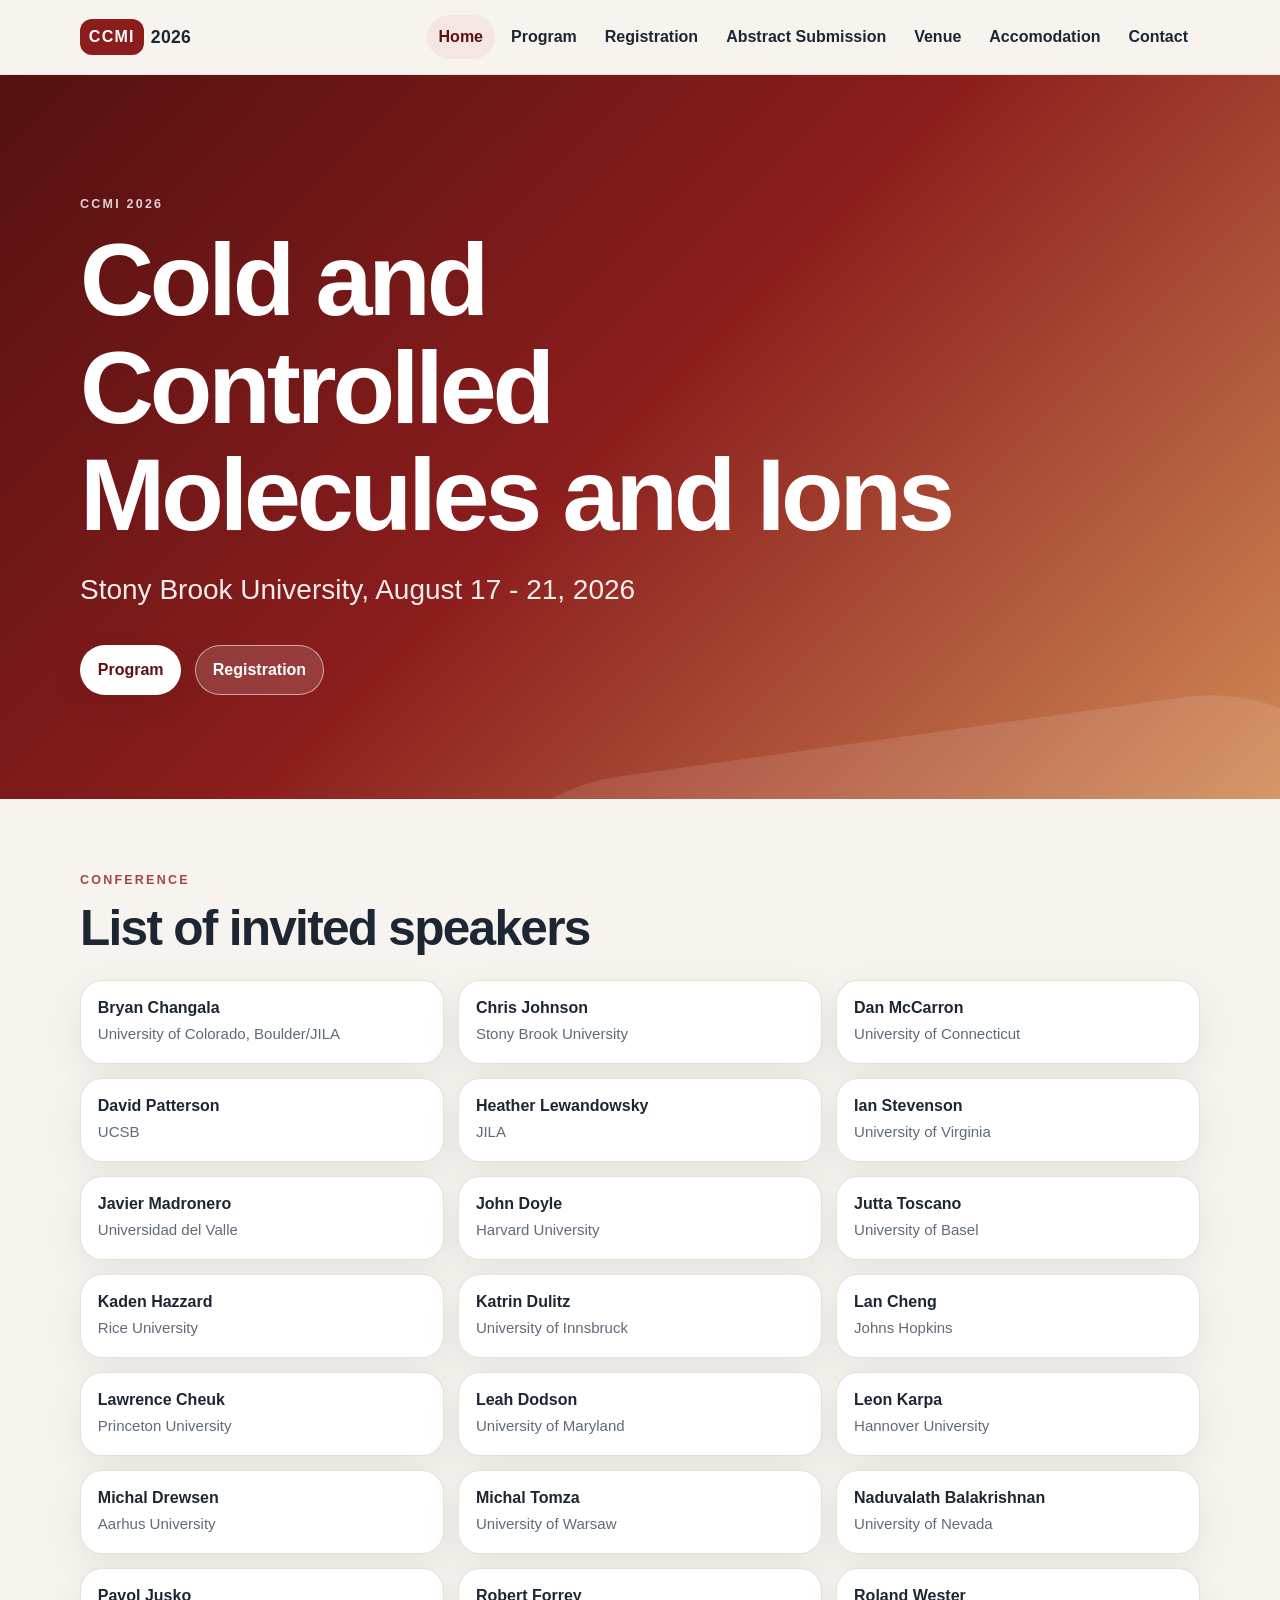
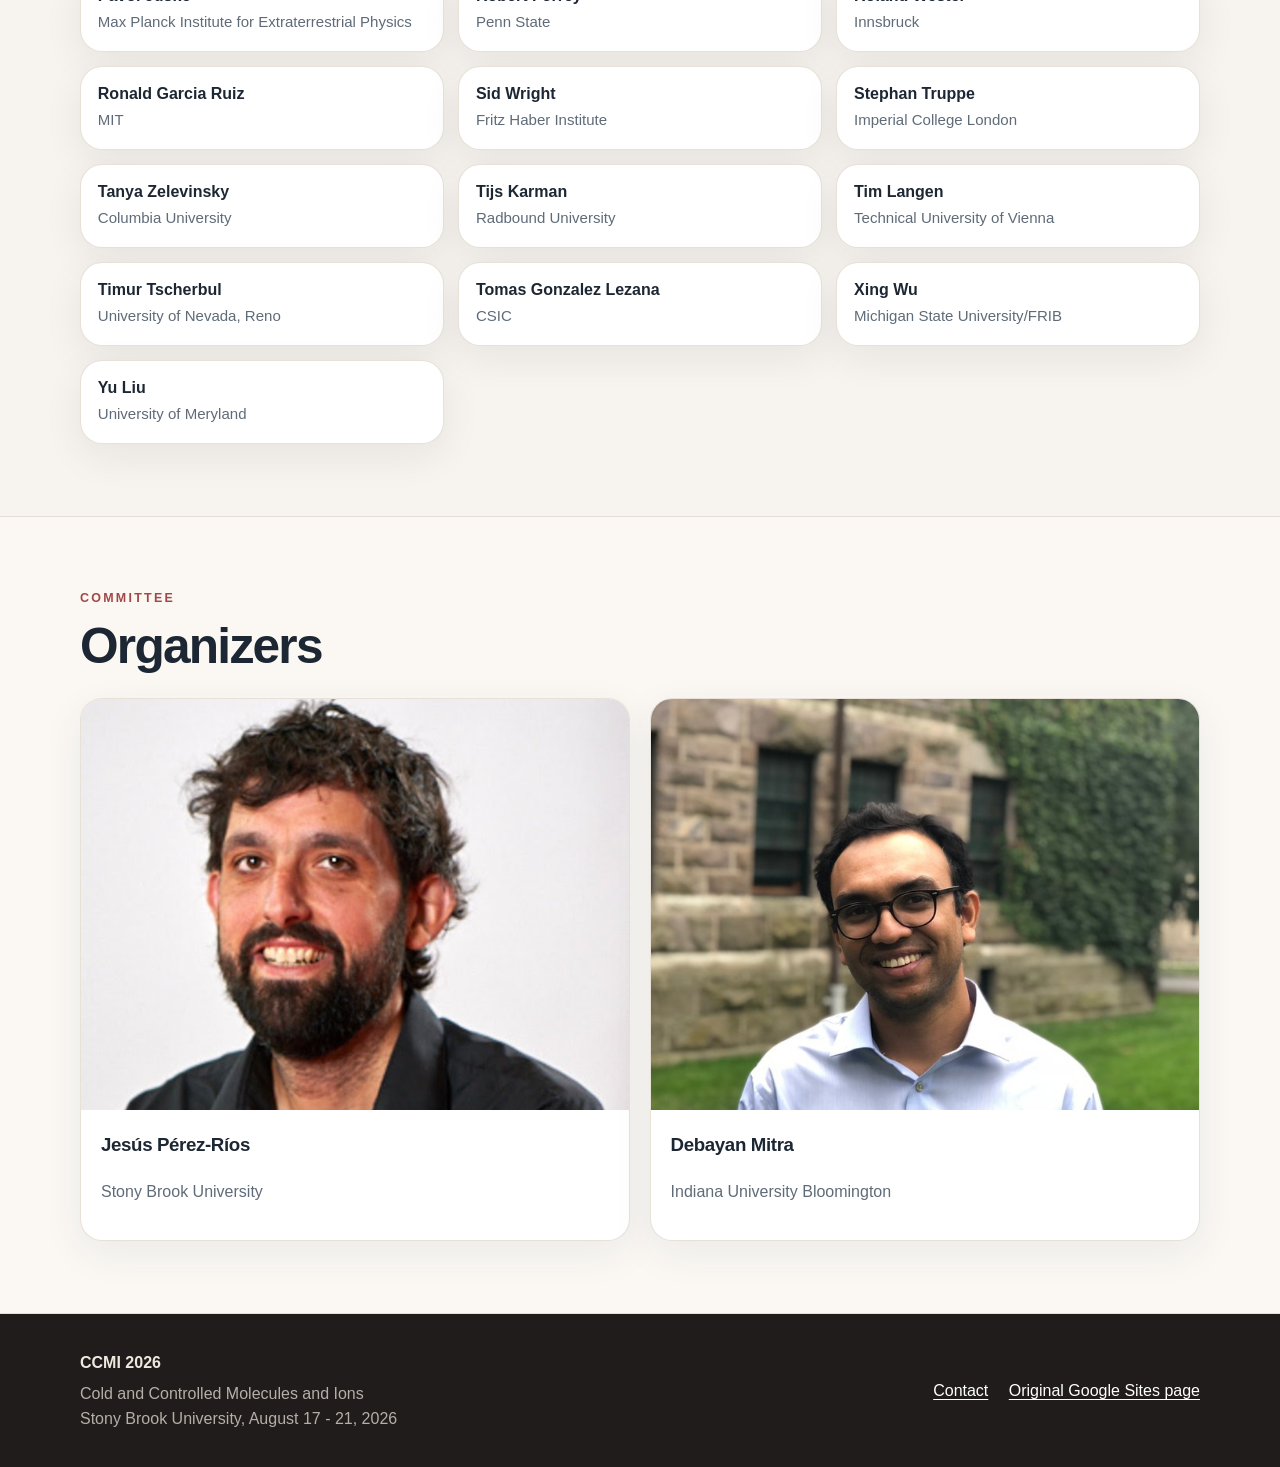
==== index.html @ ee5973e4 "Add files via upload" ====
<!doctype html>
<html lang="en">
<head>
  <meta charset="utf-8">
  <meta name="viewport" content="width=device-width, initial-scale=1">
  <title>Home | CCMI 2026</title>
  <meta name="description" content="Cold and Controlled Molecules and Ions, Stony Brook University, August 17 - 21, 2026.">
  <meta name="google-site-verification" content="w68Z3fthPBbax9N0cDsS-JQqRQEaWdA3d3wQGxd3zi4">
  <link rel="stylesheet" href="assets/css/styles.css">
</head>
<body>
  <a class="skip-link" href="#main">Skip to main content</a>
  <header class="site-header">
    <div class="container nav-wrap">
      <a class="brand" href="index.html" aria-label="CCMI 2026 Home">
        <span class="brand-mark">CCMI</span>
        <span class="brand-text">2026</span>
      </a>
      <button class="nav-toggle" type="button" aria-expanded="false" aria-controls="site-nav">
        <span class="sr-only">Toggle navigation</span>
        <span></span><span></span><span></span>
      </button>
      <nav id="site-nav" class="site-nav" aria-label="Primary navigation">
          <a class="active" href="index.html" aria-current="page">Home</a>
          <a class="" href="program/">Program</a>
          <a class="" href="registration/">Registration</a>
          <a class="" href="abstract-submission/">Abstract Submission</a>
          <a class="" href="venue/">Venue</a>
          <a class="" href="accomodation/">Accomodation</a>
          <a class="" href="contact/">Contact</a>
      </nav>
    </div>
  </header>

  <main id="main">

    <section class="hero">
      <div class="container hero-inner">
        <p class="eyebrow">CCMI 2026</p>
        <h1>Cold and Controlled Molecules and Ions</h1>
        <p class="hero-subtitle">Stony Brook University, August 17 - 21, 2026</p>
        <div class="hero-actions">
          <a class="button primary" href="program/">Program</a>
          <a class="button secondary" href="registration/">Registration</a>
        </div>
      </div>
    </section>

    <section class="section">
      <div class="container">
        <div class="section-heading">
          <p class="eyebrow">Conference</p>
          <h2>List of invited speakers</h2>
        </div>
        <div class="speaker-grid">

          <article class="speaker-card">
            <h3>Bryan Changala</h3>
            <p>University of Colorado, Boulder/JILA</p>
          </article>

          <article class="speaker-card">
            <h3>Chris Johnson</h3>
            <p>Stony Brook University</p>
          </article>

          <article class="speaker-card">
            <h3>Dan McCarron</h3>
            <p>University of Connecticut</p>
          </article>

          <article class="speaker-card">
            <h3>David Patterson</h3>
            <p>UCSB</p>
          </article>

          <article class="speaker-card">
            <h3>Heather Lewandowsky</h3>
            <p>JILA</p>
          </article>

          <article class="speaker-card">
            <h3>Ian Stevenson</h3>
            <p>University of Virginia</p>
          </article>

          <article class="speaker-card">
            <h3>Javier Madronero</h3>
            <p>Universidad del Valle</p>
          </article>

          <article class="speaker-card">
            <h3>John Doyle</h3>
            <p>Harvard University</p>
          </article>

          <article class="speaker-card">
            <h3>Jutta Toscano</h3>
            <p>University of Basel</p>
          </article>

          <article class="speaker-card">
            <h3>Kaden Hazzard</h3>
            <p>Rice University</p>
          </article>

          <article class="speaker-card">
            <h3>Katrin Dulitz</h3>
            <p>University of Innsbruck</p>
          </article>

          <article class="speaker-card">
            <h3>Lan Cheng</h3>
            <p>Johns Hopkins</p>
          </article>

          <article class="speaker-card">
            <h3>Lawrence Cheuk</h3>
            <p>Princeton University</p>
          </article>

          <article class="speaker-card">
            <h3>Leah Dodson</h3>
            <p>University of Maryland</p>
          </article>

          <article class="speaker-card">
            <h3>Leon Karpa</h3>
            <p>Hannover University</p>
          </article>

          <article class="speaker-card">
            <h3>Michal Drewsen</h3>
            <p>Aarhus University</p>
          </article>

          <article class="speaker-card">
            <h3>Michal Tomza</h3>
            <p>University of Warsaw</p>
          </article>

          <article class="speaker-card">
            <h3>Naduvalath Balakrishnan</h3>
            <p>University of Nevada</p>
          </article>

          <article class="speaker-card">
            <h3>Pavol Jusko</h3>
            <p>Max Planck Institute for Extraterrestrial Physics</p>
          </article>

          <article class="speaker-card">
            <h3>Robert Forrey</h3>
            <p>Penn State</p>
          </article>

          <article class="speaker-card">
            <h3>Roland Wester</h3>
            <p>Innsbruck</p>
          </article>

          <article class="speaker-card">
            <h3>Ronald Garcia Ruiz</h3>
            <p>MIT</p>
          </article>

          <article class="speaker-card">
            <h3>Sid Wright</h3>
            <p>Fritz Haber Institute</p>
          </article>

          <article class="speaker-card">
            <h3>Stephan Truppe</h3>
            <p>Imperial College London</p>
          </article>

          <article class="speaker-card">
            <h3>Tanya Zelevinsky</h3>
            <p>Columbia University</p>
          </article>

          <article class="speaker-card">
            <h3>Tijs Karman</h3>
            <p>Radbound University</p>
          </article>

          <article class="speaker-card">
            <h3>Tim Langen</h3>
            <p>Technical University of Vienna</p>
          </article>

          <article class="speaker-card">
            <h3>Timur Tscherbul</h3>
            <p>University of Nevada, Reno</p>
          </article>

          <article class="speaker-card">
            <h3>Tomas Gonzalez Lezana</h3>
            <p>CSIC</p>
          </article>

          <article class="speaker-card">
            <h3>Xing Wu</h3>
            <p>Michigan State University/FRIB</p>
          </article>

          <article class="speaker-card">
            <h3>Yu Liu</h3>
            <p>University of Meryland</p>
          </article>
        </div>
      </div>
    </section>

    <section class="section alt-section">
      <div class="container">
        <div class="section-heading">
          <p class="eyebrow">Committee</p>
          <h2>Organizers</h2>
        </div>
        <div class="person-grid">

          <article class="person-card">
            <img src="assets/img/jesus-perez-rios.jpg" alt="Jesús Pérez-Ríos" loading="lazy">
            <div class="person-card-body">
              <h3>Jesús Pérez-Ríos</h3>
              <p>Stony Brook University</p>
            </div>
          </article>

          <article class="person-card">
            <img src="assets/img/debayan-mitra.jpg" alt="Debayan Mitra" loading="lazy">
            <div class="person-card-body">
              <h3>Debayan Mitra</h3>
              <p>Indiana University Bloomington</p>
            </div>
          </article>
        </div>
      </div>
    </section>

  </main>

  <footer class="site-footer">
    <div class="container footer-grid">
      <div>
        <strong>CCMI 2026</strong>
        <p>Cold and Controlled Molecules and Ions<br>Stony Brook University, August 17 - 21, 2026</p>
      </div>
      <div>
        <a href="contact/">Contact</a>
        <a href="https://sites.google.com/iu.edu/ccmi2026">Original Google Sites page</a>
      </div>
    </div>
  </footer>
  <script src="assets/js/main.js"></script>
</body>
</html>
---- assets/css/styles.css ----
:root {
  --bg: #f7f3ee;
  --surface: #ffffff;
  --surface-soft: #fbf8f4;
  --text: #1d2733;
  --muted: #5f6b78;
  --line: #e5ded4;
  --accent: #8b1d1d;
  --accent-dark: #5f1111;
  --accent-soft: #f4e6e2;
  --shadow: 0 18px 60px rgba(29, 39, 51, 0.12);
  --radius: 22px;
}

* {
  box-sizing: border-box;
}

html {
  scroll-behavior: smooth;
}

body {
  margin: 0;
  font-family: -apple-system, BlinkMacSystemFont, "Segoe UI", Roboto, Helvetica, Arial, sans-serif;
  color: var(--text);
  background: var(--bg);
  line-height: 1.6;
}

img {
  max-width: 100%;
  display: block;
}

a {
  color: var(--accent);
  text-decoration-thickness: 0.08em;
  text-underline-offset: 0.18em;
}

a:hover {
  color: var(--accent-dark);
}

.container {
  width: min(1120px, calc(100% - 2rem));
  margin: 0 auto;
}

.narrow {
  width: min(820px, calc(100% - 2rem));
}

.skip-link {
  position: absolute;
  left: 1rem;
  top: -4rem;
  z-index: 100;
  background: var(--text);
  color: #fff;
  padding: 0.7rem 1rem;
  border-radius: 999px;
  transition: top 0.2s ease;
}

.skip-link:focus {
  top: 1rem;
}

.sr-only {
  position: absolute;
  width: 1px;
  height: 1px;
  padding: 0;
  margin: -1px;
  overflow: hidden;
  clip: rect(0, 0, 0, 0);
  white-space: nowrap;
  border: 0;
}

.site-header {
  position: sticky;
  top: 0;
  z-index: 10;
  background: rgba(247, 243, 238, 0.92);
  backdrop-filter: blur(16px);
  border-bottom: 1px solid rgba(229, 222, 212, 0.8);
}

.nav-wrap {
  display: flex;
  align-items: center;
  justify-content: space-between;
  gap: 1rem;
  min-height: 74px;
}

.brand {
  display: inline-flex;
  align-items: center;
  gap: 0.45rem;
  color: var(--text);
  font-weight: 800;
  letter-spacing: 0.02em;
  text-decoration: none;
}

.brand-mark {
  background: var(--accent);
  color: #fff;
  border-radius: 12px;
  padding: 0.35rem 0.55rem;
  letter-spacing: 0.08em;
}

.brand-text {
  font-size: 1.1rem;
}

.site-nav {
  display: flex;
  align-items: center;
  justify-content: flex-end;
  flex-wrap: wrap;
  gap: 0.25rem;
}

.site-nav a {
  color: var(--text);
  text-decoration: none;
  font-weight: 650;
  padding: 0.55rem 0.75rem;
  border-radius: 999px;
}

.site-nav a:hover,
.site-nav a.active {
  background: var(--accent-soft);
  color: var(--accent-dark);
}

.nav-toggle {
  display: none;
  border: 0;
  background: transparent;
  width: 44px;
  height: 44px;
  padding: 0;
  cursor: pointer;
}

.nav-toggle span:not(.sr-only) {
  display: block;
  width: 24px;
  height: 2px;
  background: var(--text);
  margin: 5px auto;
  transition: transform 0.2s ease, opacity 0.2s ease;
}

.hero {
  position: relative;
  overflow: hidden;
  padding: 7.5rem 0 6.5rem;
  background: linear-gradient(135deg, #541111 0%, #8b1d1d 48%, #d18a56 100%);
  color: #fff;
}

.hero::after {
  content: "";
  position: absolute;
  inset: auto -10% -45% 35%;
  height: 390px;
  background: rgba(255, 255, 255, 0.11);
  border-radius: 999px;
  transform: rotate(-8deg);
}

.hero-inner {
  position: relative;
  z-index: 1;
}

.eyebrow {
  margin: 0 0 0.7rem;
  color: inherit;
  font-size: 0.78rem;
  font-weight: 800;
  letter-spacing: 0.18em;
  text-transform: uppercase;
  opacity: 0.8;
}

.hero h1,
.page-hero h1 {
  margin: 0;
  line-height: 1.05;
  letter-spacing: -0.04em;
}

.hero h1 {
  max-width: 900px;
  font-size: clamp(3rem, 8vw, 6.6rem);
}

.hero-subtitle {
  max-width: 650px;
  margin: 1.2rem 0 0;
  font-size: clamp(1.25rem, 2.5vw, 1.75rem);
  opacity: 0.92;
}

.hero-actions {
  display: flex;
  gap: 0.85rem;
  flex-wrap: wrap;
  margin-top: 2rem;
}

.button {
  display: inline-flex;
  align-items: center;
  justify-content: center;
  min-height: 44px;
  padding: 0.72rem 1.05rem;
  border-radius: 999px;
  font-weight: 800;
  text-decoration: none;
  border: 1px solid transparent;
}

.button.primary {
  background: var(--accent);
  color: #fff;
  box-shadow: 0 10px 25px rgba(95, 17, 17, 0.22);
}

.hero .button.primary {
  background: #fff;
  color: var(--accent-dark);
}

.button.secondary {
  color: var(--accent-dark);
  border-color: rgba(139, 29, 29, 0.24);
  background: rgba(255, 255, 255, 0.72);
}

.hero .button.secondary {
  color: #fff;
  border-color: rgba(255,255,255,0.55);
  background: rgba(255,255,255,0.14);
}

.section {
  padding: 4.5rem 0;
}

.alt-section {
  background: var(--surface-soft);
  border-top: 1px solid var(--line);
  border-bottom: 1px solid var(--line);
}

.section-heading {
  margin-bottom: 1.5rem;
}

.section-heading .eyebrow,
.page-hero .eyebrow {
  color: var(--accent);
}

.section-heading h2 {
  margin: 0;
  font-size: clamp(2rem, 4vw, 3.1rem);
  letter-spacing: -0.035em;
  line-height: 1.08;
}

.speaker-grid {
  display: grid;
  grid-template-columns: repeat(3, minmax(0, 1fr));
  gap: 0.9rem;
}

.speaker-card,
.content-card,
.notice-card,
.person-card,
.venue-card {
  background: var(--surface);
  border: 1px solid rgba(229, 222, 212, 0.9);
  border-radius: var(--radius);
  box-shadow: 0 12px 40px rgba(29, 39, 51, 0.07);
}

.speaker-card {
  padding: 1.05rem;
}

.speaker-card h3 {
  margin: 0 0 0.25rem;
  font-size: 1rem;
  line-height: 1.25;
}

.speaker-card p {
  margin: 0;
  color: var(--muted);
  font-size: 0.94rem;
}

.person-grid {
  display: grid;
  grid-template-columns: repeat(2, minmax(0, 1fr));
  gap: 1.2rem;
}

.person-card {
  overflow: hidden;
}

.person-card img {
  width: 100%;
  aspect-ratio: 4 / 3;
  object-fit: cover;
  object-position: center 20%;
}

.person-card-body {
  padding: 1.25rem;
}

.person-card h3,
.venue-card h2,
.content-card h2,
.content-card h3 {
  margin-top: 0;
  letter-spacing: -0.02em;
}

.person-card p,
.content-card p,
.notice-card p,
.venue-card p {
  color: var(--muted);
}

.page-hero {
  padding: 5.3rem 0 4.3rem;
  background: linear-gradient(135deg, rgba(139,29,29,0.12), rgba(209,138,86,0.14));
  border-bottom: 1px solid var(--line);
}

.page-hero h1 {
  font-size: clamp(2.7rem, 7vw, 5rem);
}

.content-card,
.notice-card {
  padding: clamp(1.4rem, 4vw, 2.2rem);
}

.notice-card p {
  margin: 0;
  font-size: 1.15rem;
}

.check-list {
  display: grid;
  gap: 0.55rem;
  margin: 1rem 0 0;
  padding-left: 1.2rem;
}

.venue-card {
  overflow: hidden;
  margin: 0;
}

.venue-card img {
  width: 100%;
  aspect-ratio: 16 / 9;
  object-fit: cover;
}

.venue-card figcaption {
  padding: clamp(1.4rem, 4vw, 2rem);
}

.site-footer {
  padding: 2.2rem 0;
  background: #201c1b;
  color: #efe8df;
}

.site-footer p {
  margin: 0.35rem 0 0;
  color: rgba(239, 232, 223, 0.72);
}

.site-footer a {
  color: #fff;
  display: inline-block;
  margin-left: 1rem;
}

.footer-grid {
  display: flex;
  justify-content: space-between;
  gap: 1.5rem;
  align-items: center;
}

@media (max-width: 860px) {
  .nav-toggle {
    display: inline-block;
  }

  .site-nav {
    position: absolute;
    top: 74px;
    left: 0;
    right: 0;
    display: none;
    flex-direction: column;
    align-items: stretch;
    padding: 0.75rem 1rem 1rem;
    background: rgba(247, 243, 238, 0.98);
    border-bottom: 1px solid var(--line);
  }

  .site-nav.is-open {
    display: flex;
  }

  .site-nav a {
    padding: 0.8rem 1rem;
  }

  .speaker-grid {
    grid-template-columns: repeat(2, minmax(0, 1fr));
  }
}

@media (max-width: 640px) {
  .hero {
    padding: 5rem 0 4.4rem;
  }

  .section {
    padding: 3.2rem 0;
  }

  .speaker-grid,
  .person-grid {
    grid-template-columns: 1fr;
  }

  .footer-grid {
    align-items: flex-start;
    flex-direction: column;
  }

  .site-footer a {
    margin-left: 0;
    margin-right: 1rem;
    margin-top: 0.5rem;
  }
}
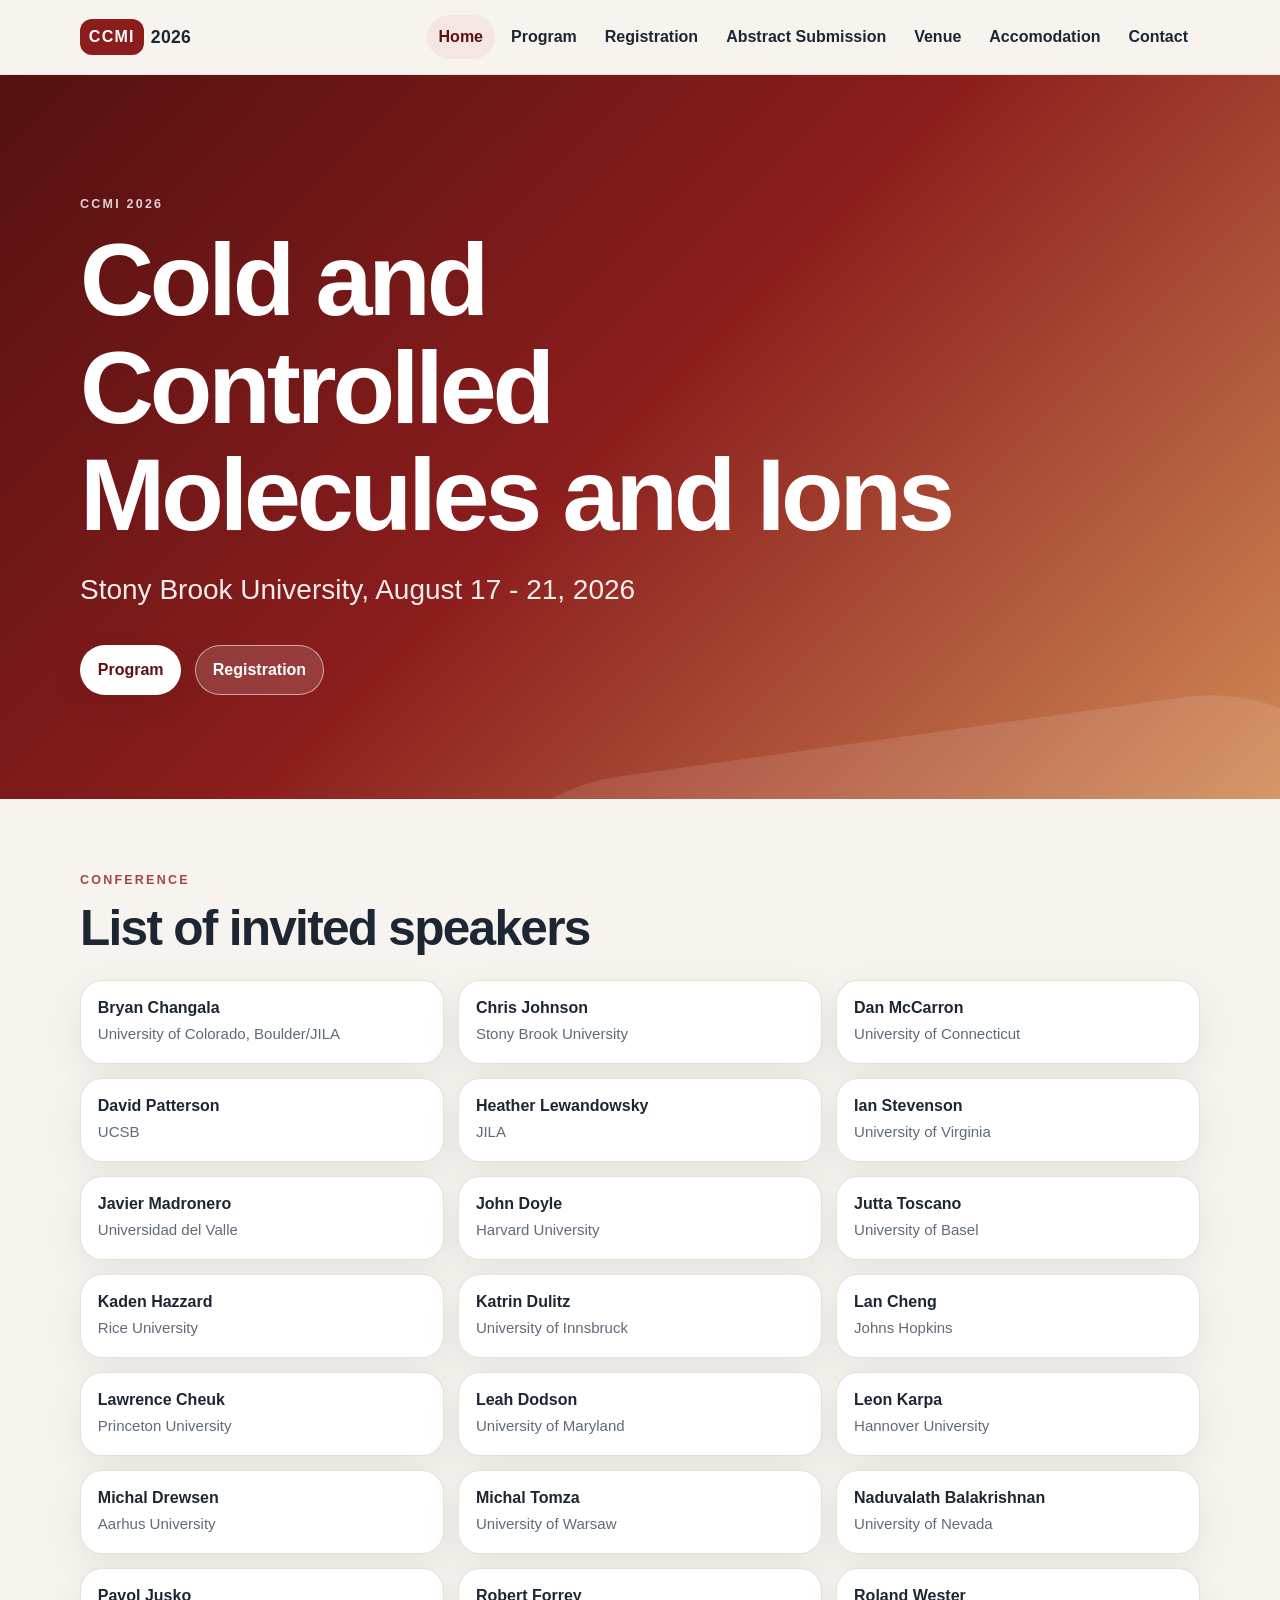
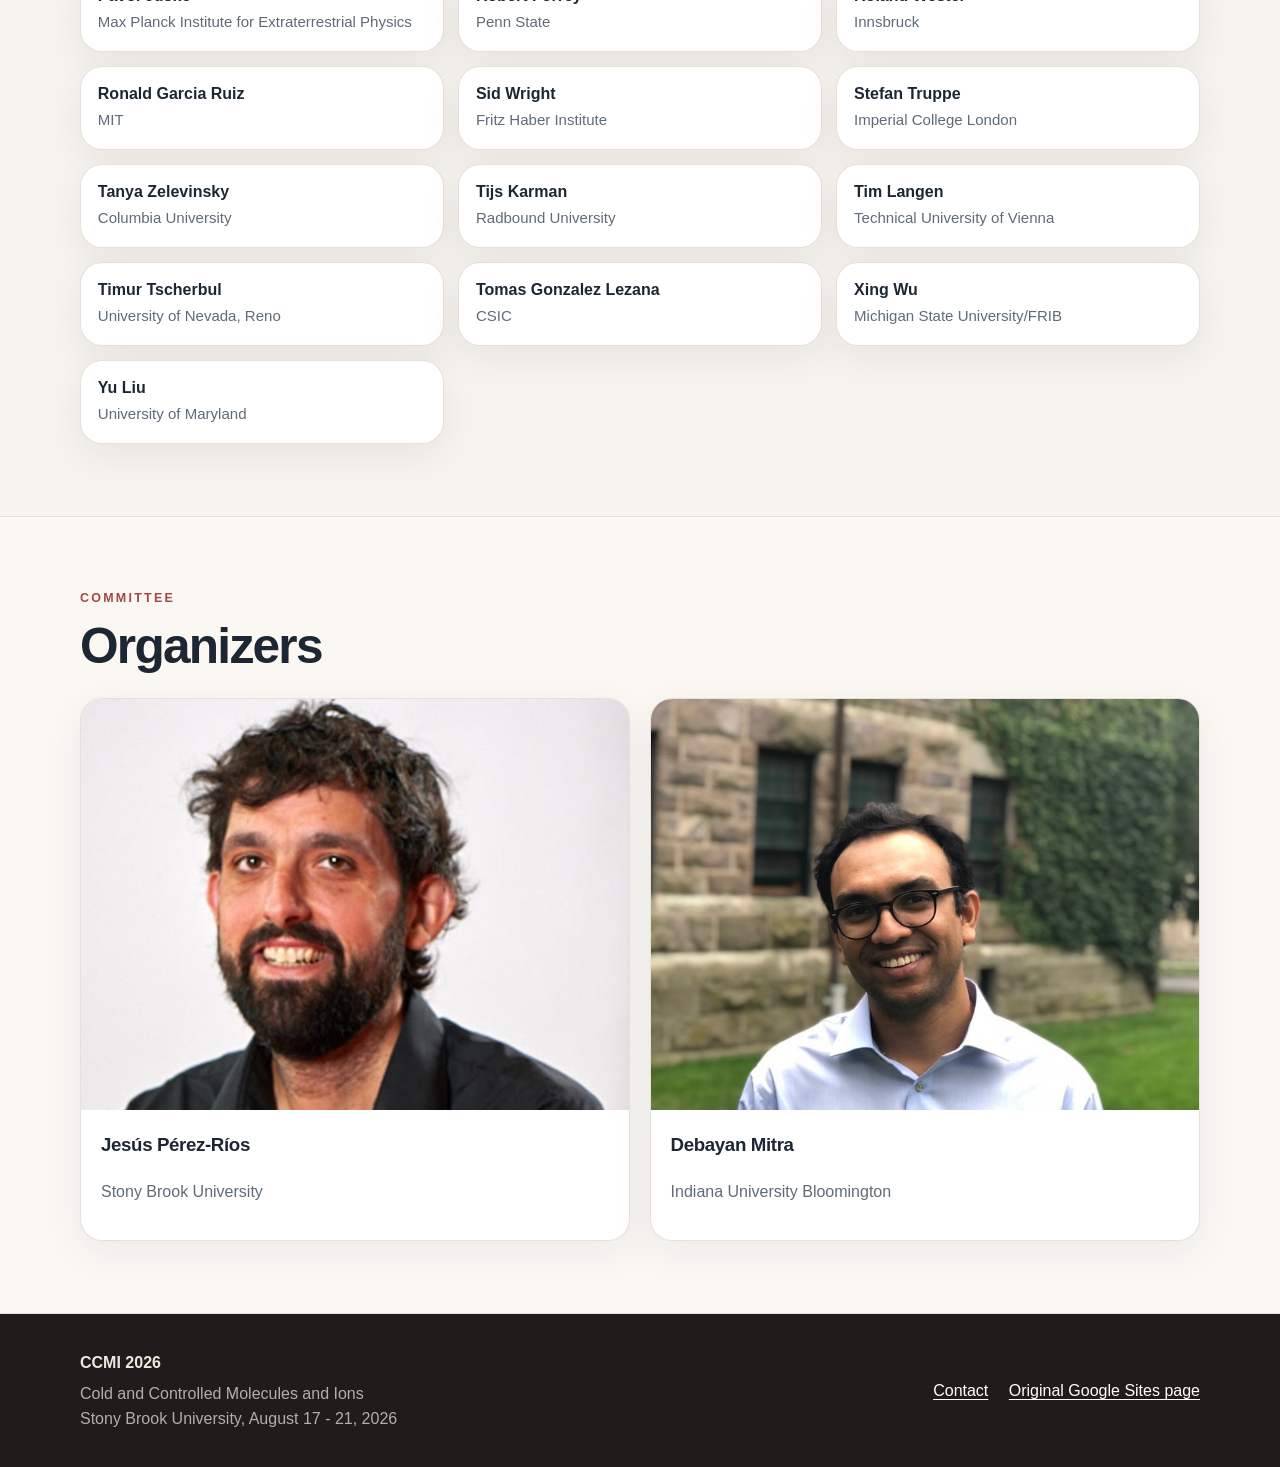
==== commit 980eca38: "Update index.html" ====
--- a/index.html
+++ b/index.html
@@ -170,7 +170,7 @@
           </article>
 
           <article class="speaker-card">
-            <h3>Stephan Truppe</h3>
+            <h3>Stefan Truppe</h3>
             <p>Imperial College London</p>
           </article>
 
@@ -206,7 +206,7 @@
 
           <article class="speaker-card">
             <h3>Yu Liu</h3>
-            <p>University of Meryland</p>
+            <p>University of Maryland</p>
           </article>
         </div>
       </div>
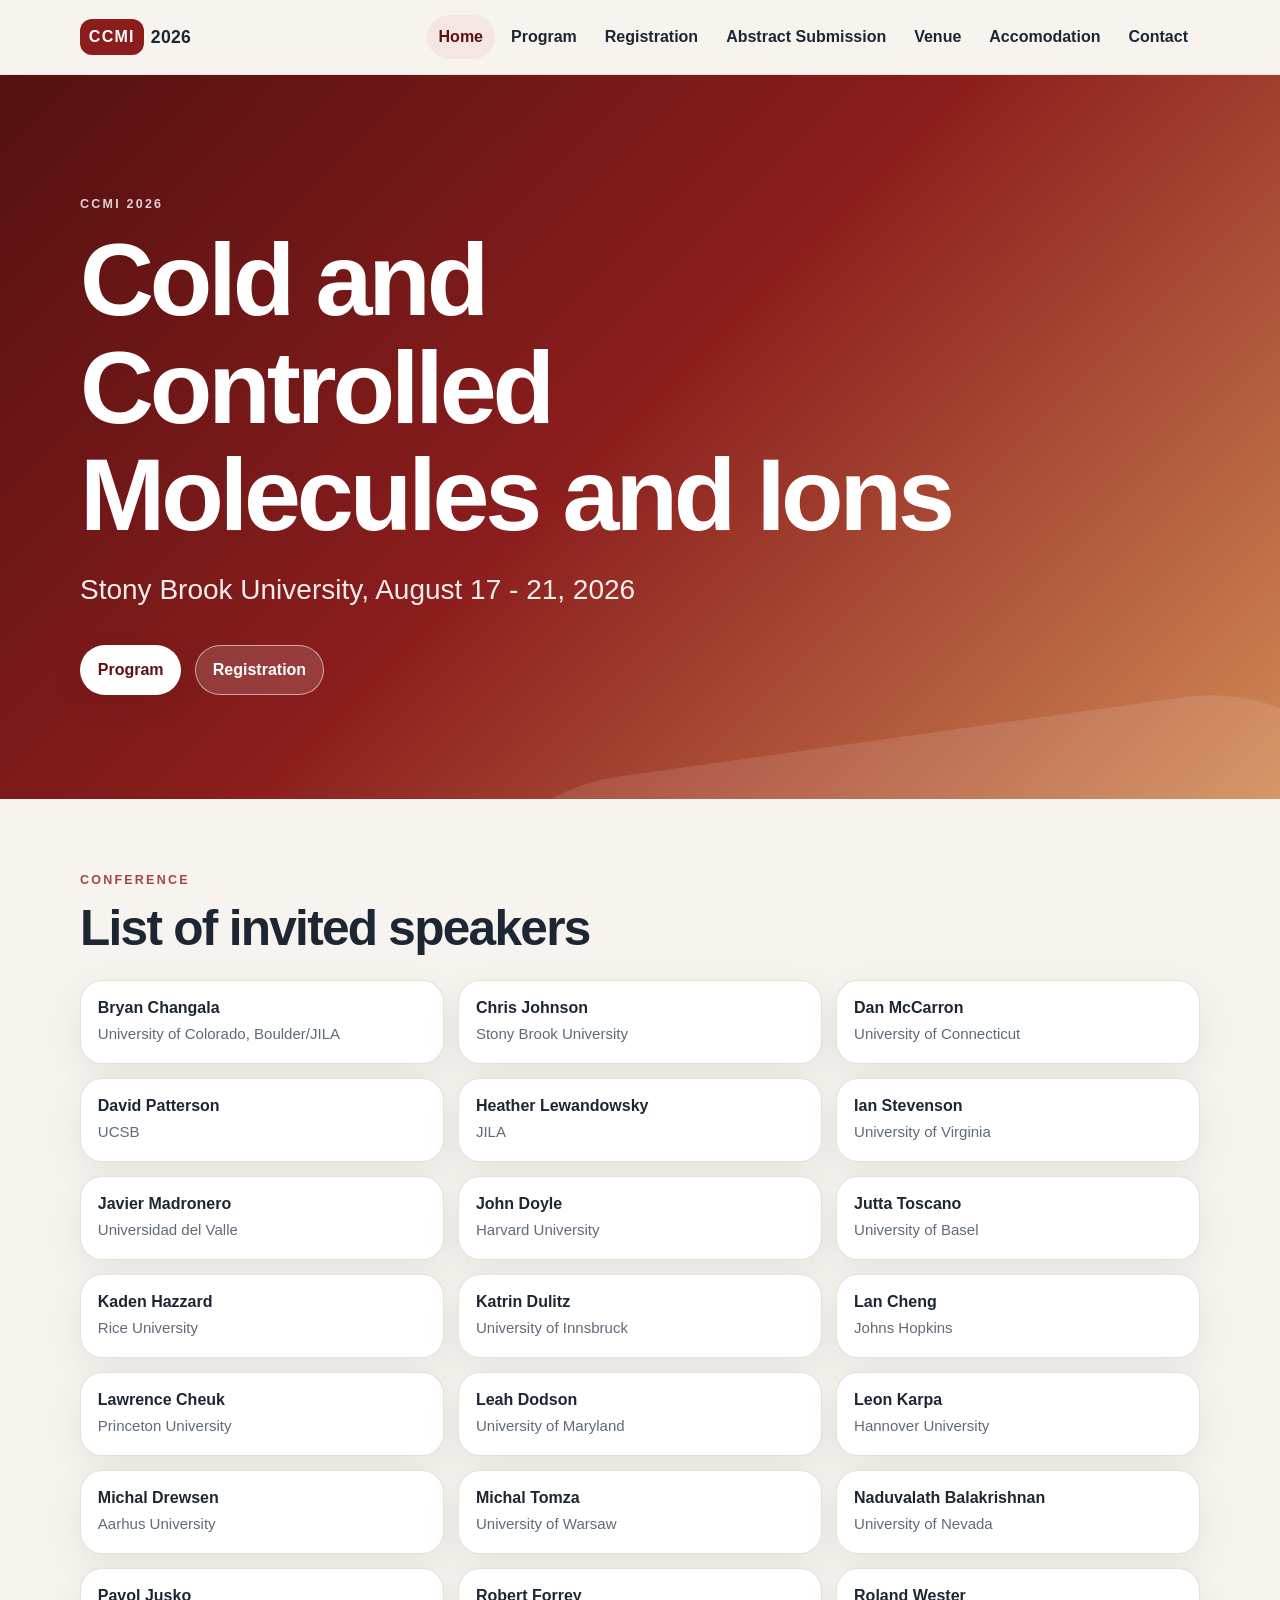
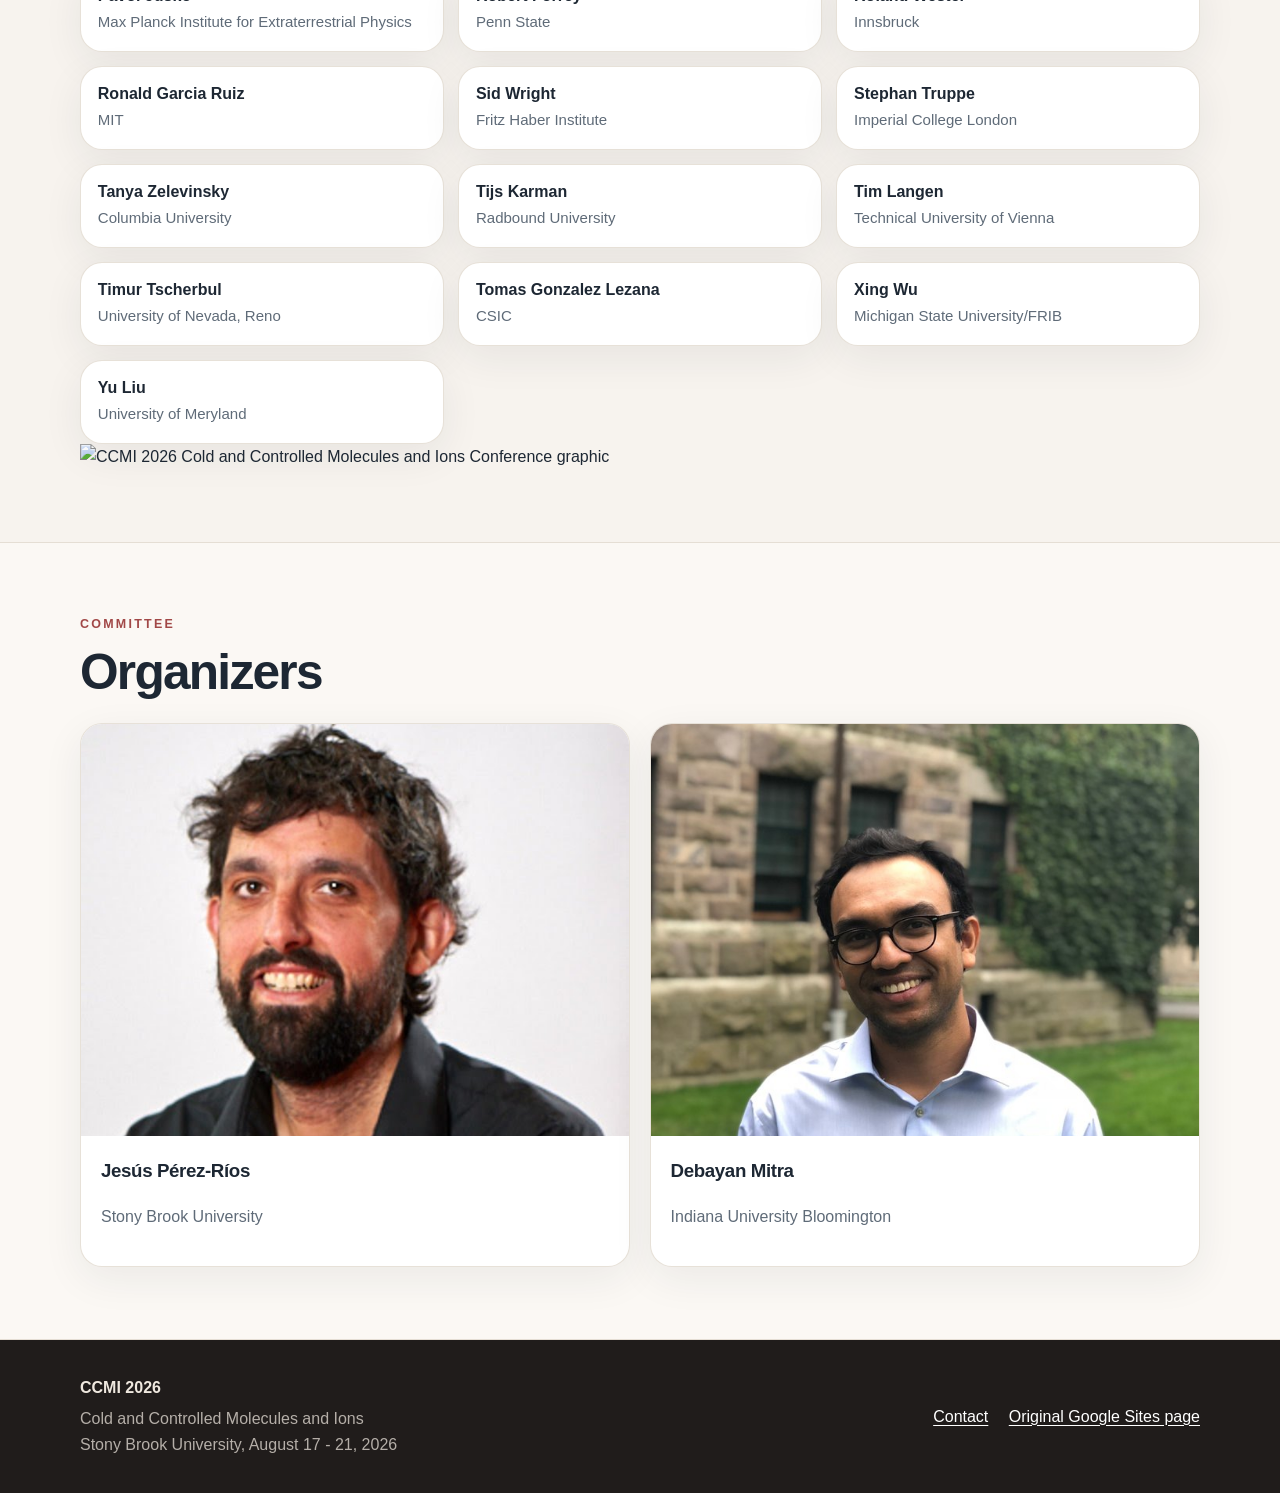
==== commit bdcb526e: "Add files via upload" ====
--- a/index.html
+++ b/index.html
@@ -52,6 +52,8 @@
           <p class="eyebrow">Conference</p>
           <h2>List of invited speakers</h2>
         </div>
+        <div class="speakers-layout">
+          <div class="speaker-list">
         <div class="speaker-grid">
 
           <article class="speaker-card">
@@ -170,7 +172,7 @@
           </article>
 
           <article class="speaker-card">
-            <h3>Stefan Truppe</h3>
+            <h3>Stephan Truppe</h3>
             <p>Imperial College London</p>
           </article>
 
@@ -206,8 +208,13 @@
 
           <article class="speaker-card">
             <h3>Yu Liu</h3>
-            <p>University of Maryland</p>
-          </article>
+            <p>University of Meryland</p>
+          </article>
+        </div>
+          </div>
+          <aside class="speaker-image-card" aria-label="CCMI 2026 conference graphic">
+            <img src="assets/img/ccmi-2026-speakers.png" alt="CCMI 2026 Cold and Controlled Molecules and Ions Conference graphic" loading="lazy">
+          </aside>
         </div>
       </div>
     </section>
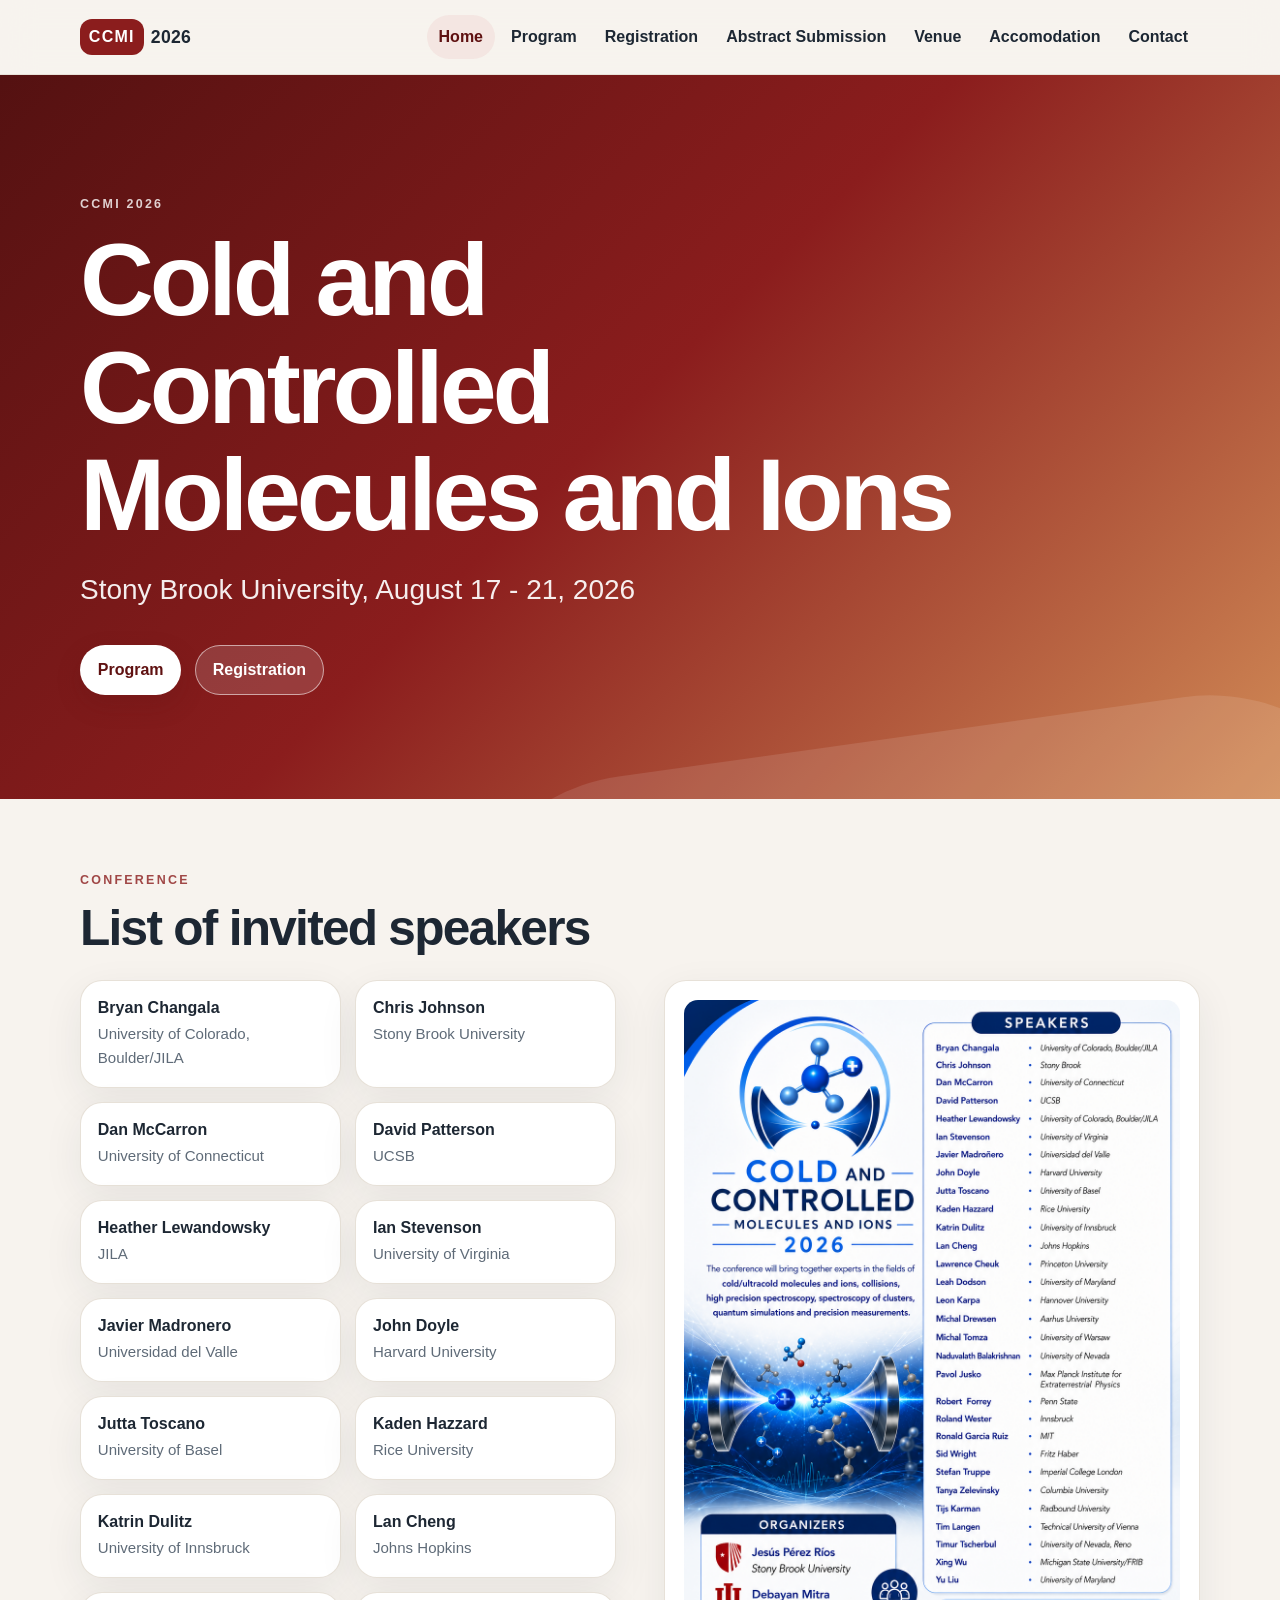
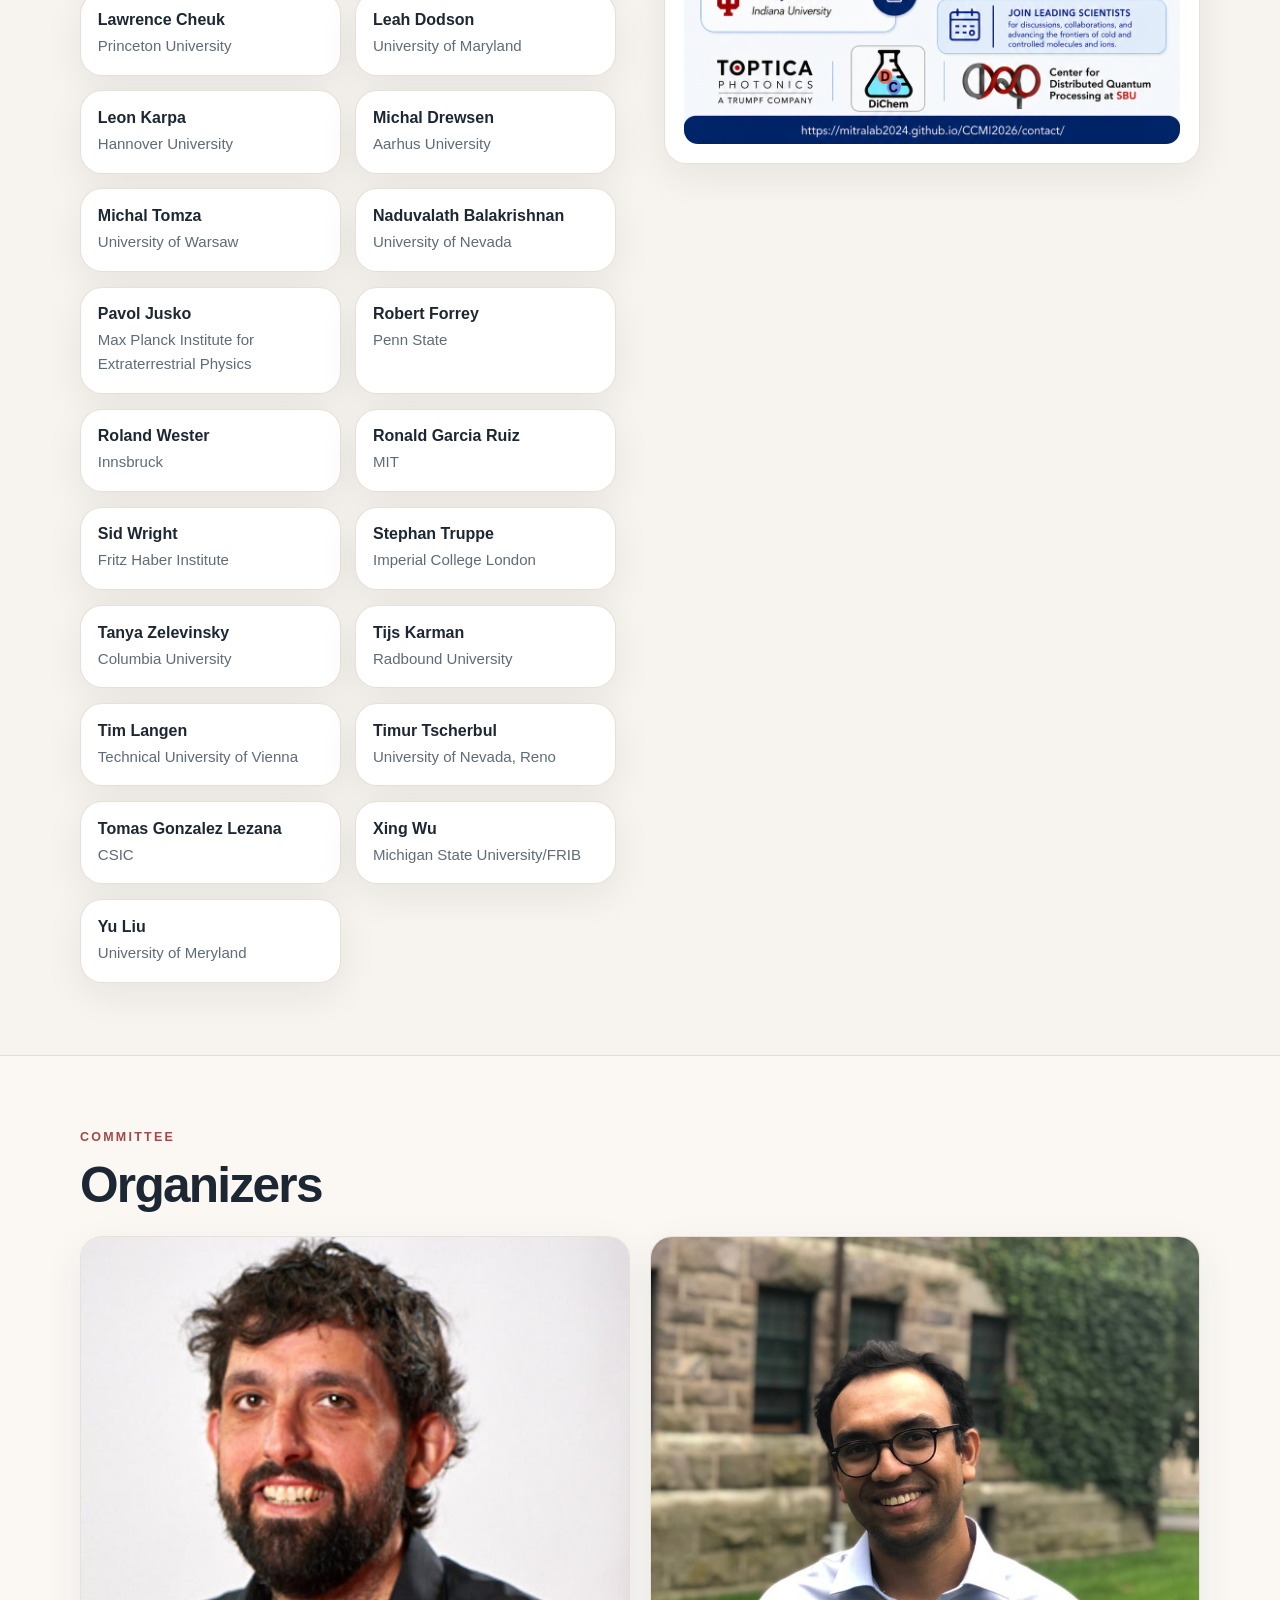
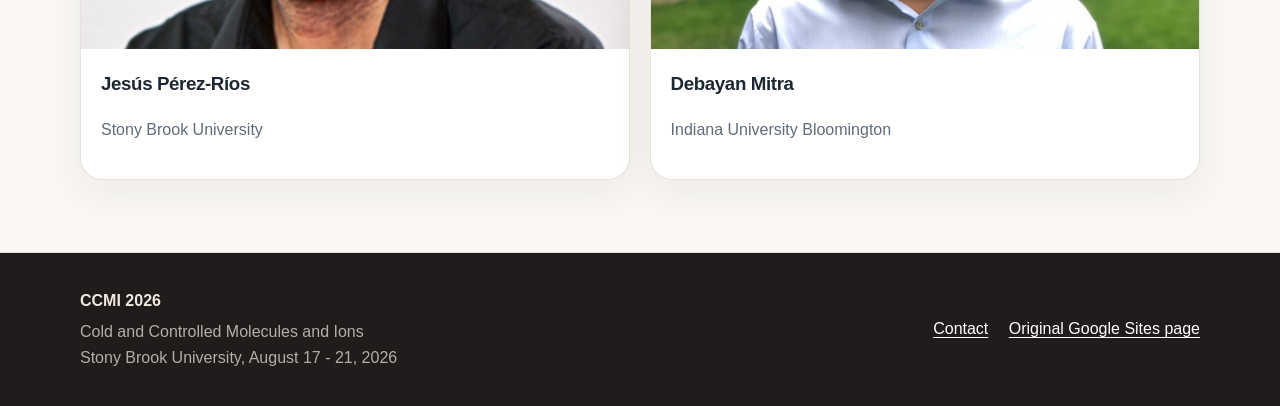
==== commit 9fb33bd2: "Update index.html" ====
--- a/index.html
+++ b/index.html
@@ -6,6 +6,7 @@
   <title>Home | CCMI 2026</title>
   <meta name="description" content="Cold and Controlled Molecules and Ions, Stony Brook University, August 17 - 21, 2026.">
   <meta name="google-site-verification" content="w68Z3fthPBbax9N0cDsS-JQqRQEaWdA3d3wQGxd3zi4">
+  <meta property="og:image" content="https://mitralab2024.github.io/CCMI2026/assets/img/ccmi-2026-speakers.png">
   <link rel="stylesheet" href="assets/css/styles.css">
 </head>
 <body>
--- a/assets/css/styles.css
+++ b/assets/css/styles.css
@@ -286,6 +286,34 @@
   gap: 0.9rem;
 }
 
+.speakers-layout {
+  display: grid;
+  grid-template-columns: minmax(0, 1fr) minmax(320px, 1fr);
+  gap: clamp(1.5rem, 4vw, 3rem);
+  align-items: start;
+}
+
+.speakers-layout .speaker-grid {
+  grid-template-columns: repeat(2, minmax(0, 1fr));
+}
+
+.speaker-image-card {
+  position: sticky;
+  top: 96px;
+  background: var(--surface);
+  border: 1px solid rgba(229, 222, 212, 0.9);
+  border-radius: var(--radius);
+  box-shadow: 0 12px 40px rgba(29, 39, 51, 0.07);
+  padding: clamp(0.8rem, 2vw, 1.2rem);
+}
+
+.speaker-image-card img {
+  width: 100%;
+  height: auto;
+  border-radius: calc(var(--radius) - 8px);
+  object-fit: contain;
+}
+
 .speaker-card,
 .content-card,
 .notice-card,
@@ -413,6 +441,16 @@
   justify-content: space-between;
   gap: 1.5rem;
   align-items: center;
+}
+
+@media (max-width: 960px) {
+  .speakers-layout {
+    grid-template-columns: 1fr;
+  }
+
+  .speaker-image-card {
+    position: static;
+  }
 }
 
 @media (max-width: 860px) {
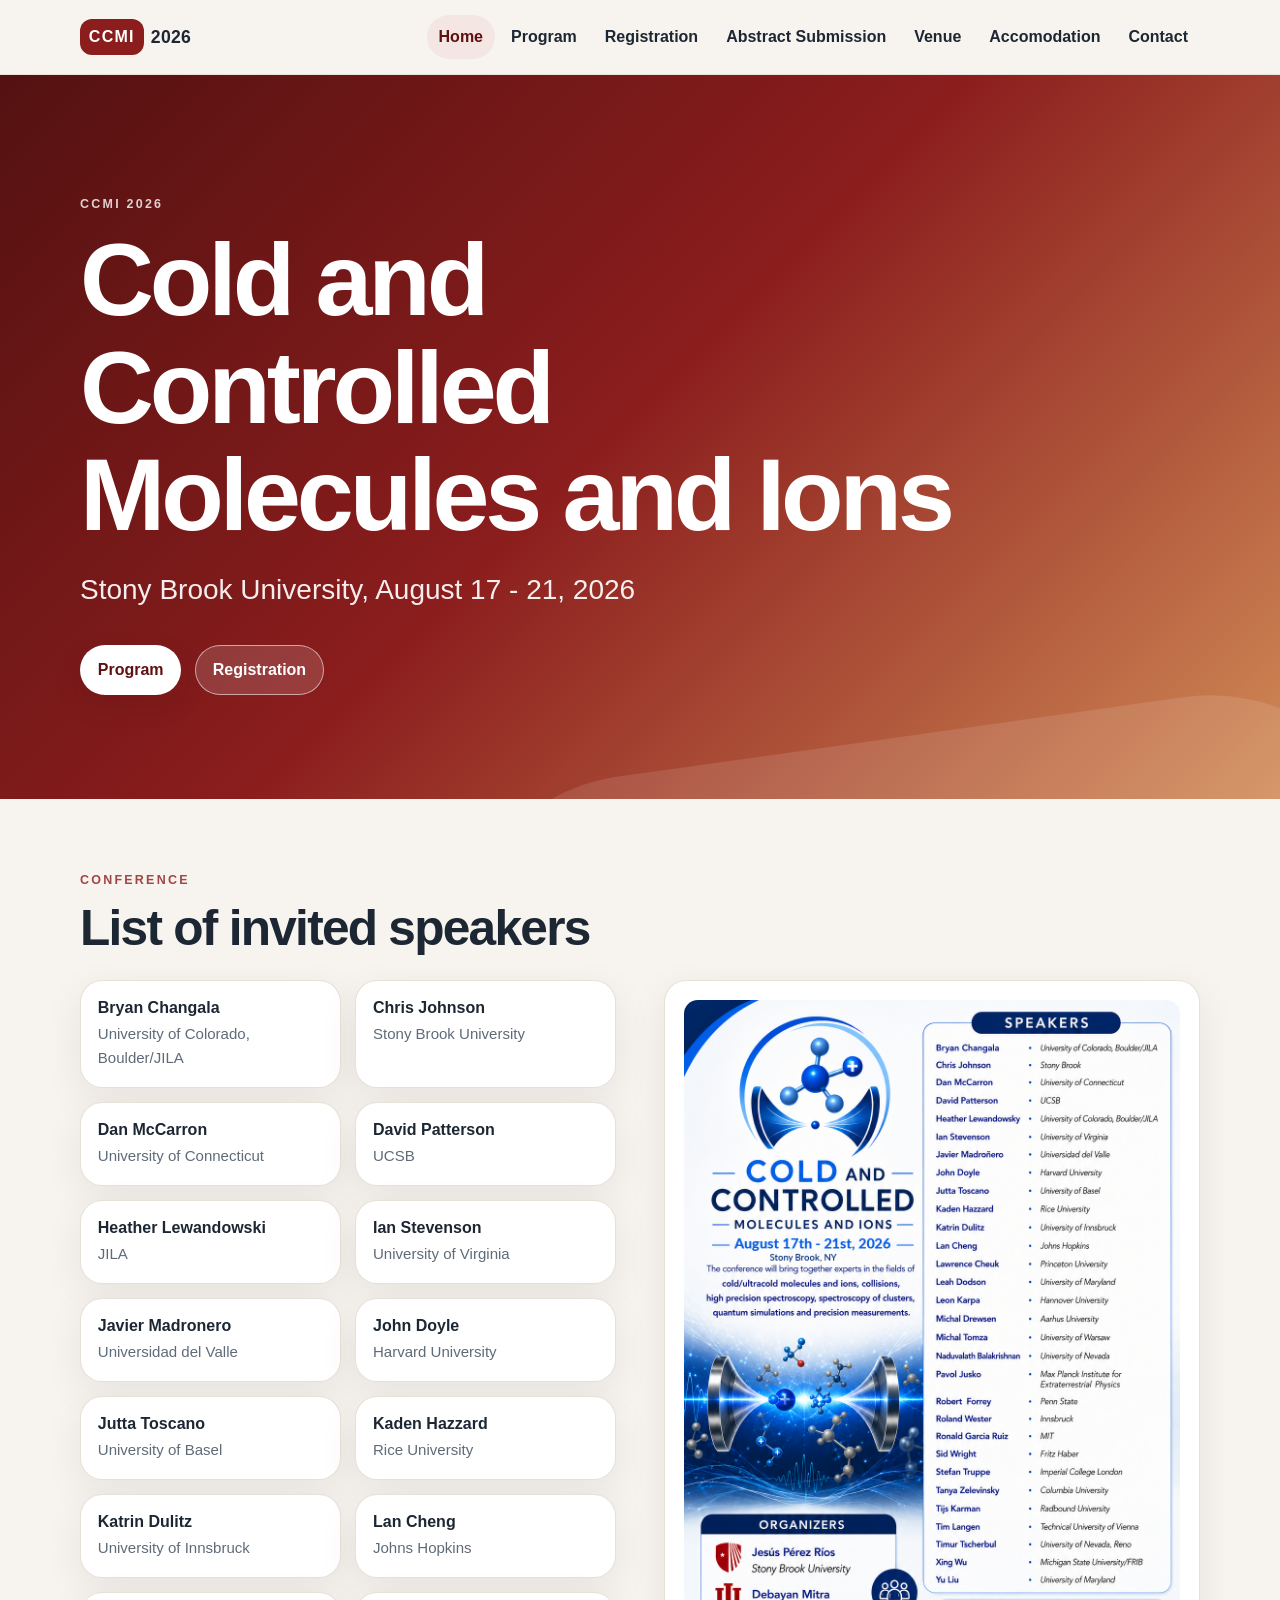
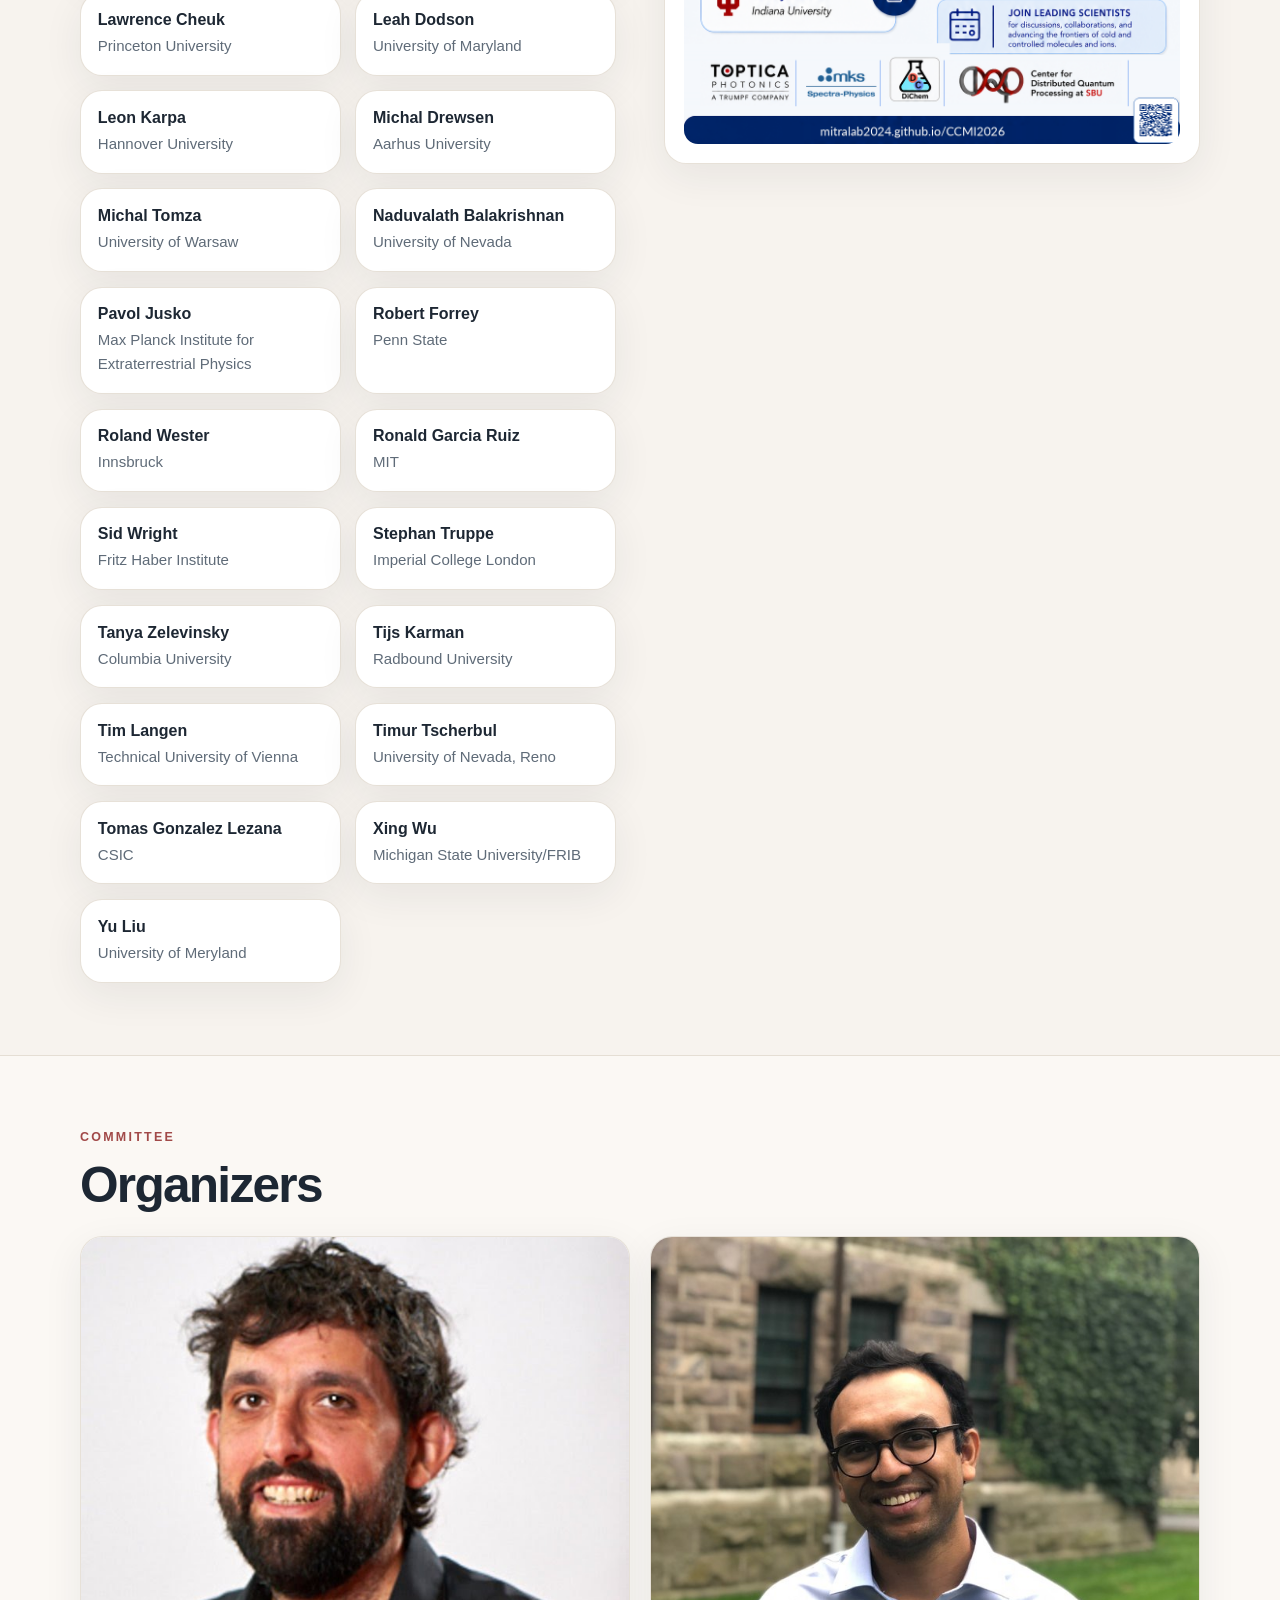
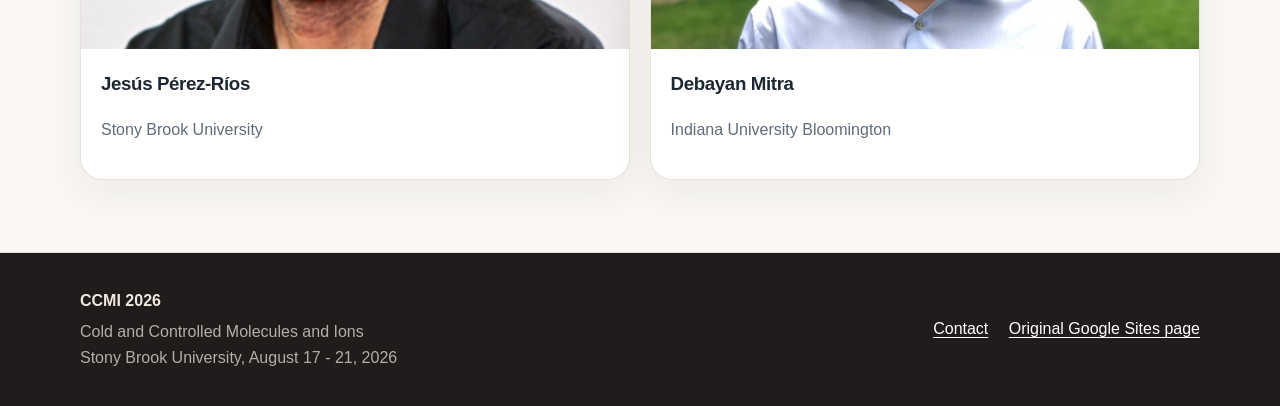
==== commit 582da9f8: "Update index.html" ====
--- a/index.html
+++ b/index.html
@@ -78,7 +78,7 @@
           </article>
 
           <article class="speaker-card">
-            <h3>Heather Lewandowsky</h3>
+            <h3>Heather Lewandowski</h3>
             <p>JILA</p>
           </article>
 
--- a/assets/css/styles.css
+++ b/assets/css/styles.css
@@ -397,6 +397,20 @@
   font-size: 1.15rem;
 }
 
+.hotel-links {
+  display: grid;
+  gap: 0.85rem;
+  margin-top: 1.25rem;
+}
+
+.hotel-links .button {
+  width: 100%;
+  justify-content: flex-start;
+  text-align: left;
+  border-radius: 16px;
+  line-height: 1.35;
+}
+
 .check-list {
   display: grid;
   gap: 0.55rem;
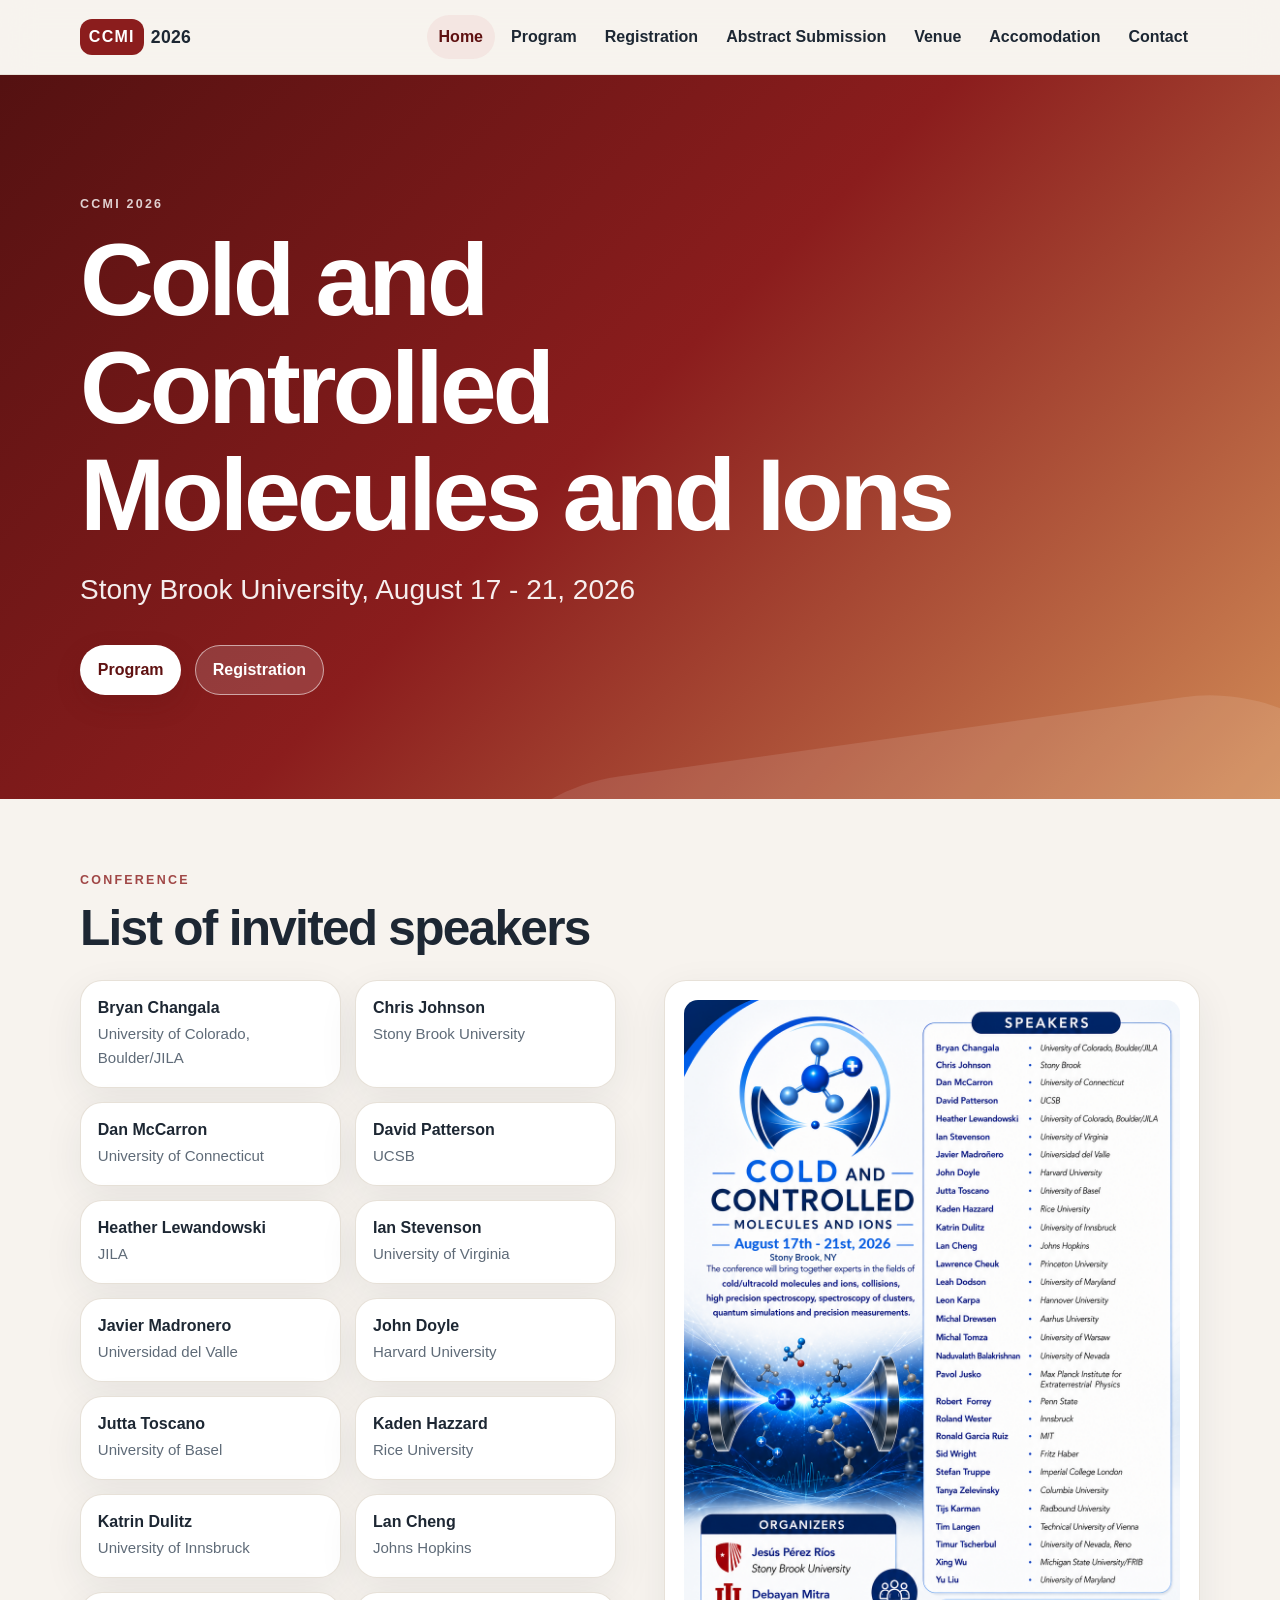
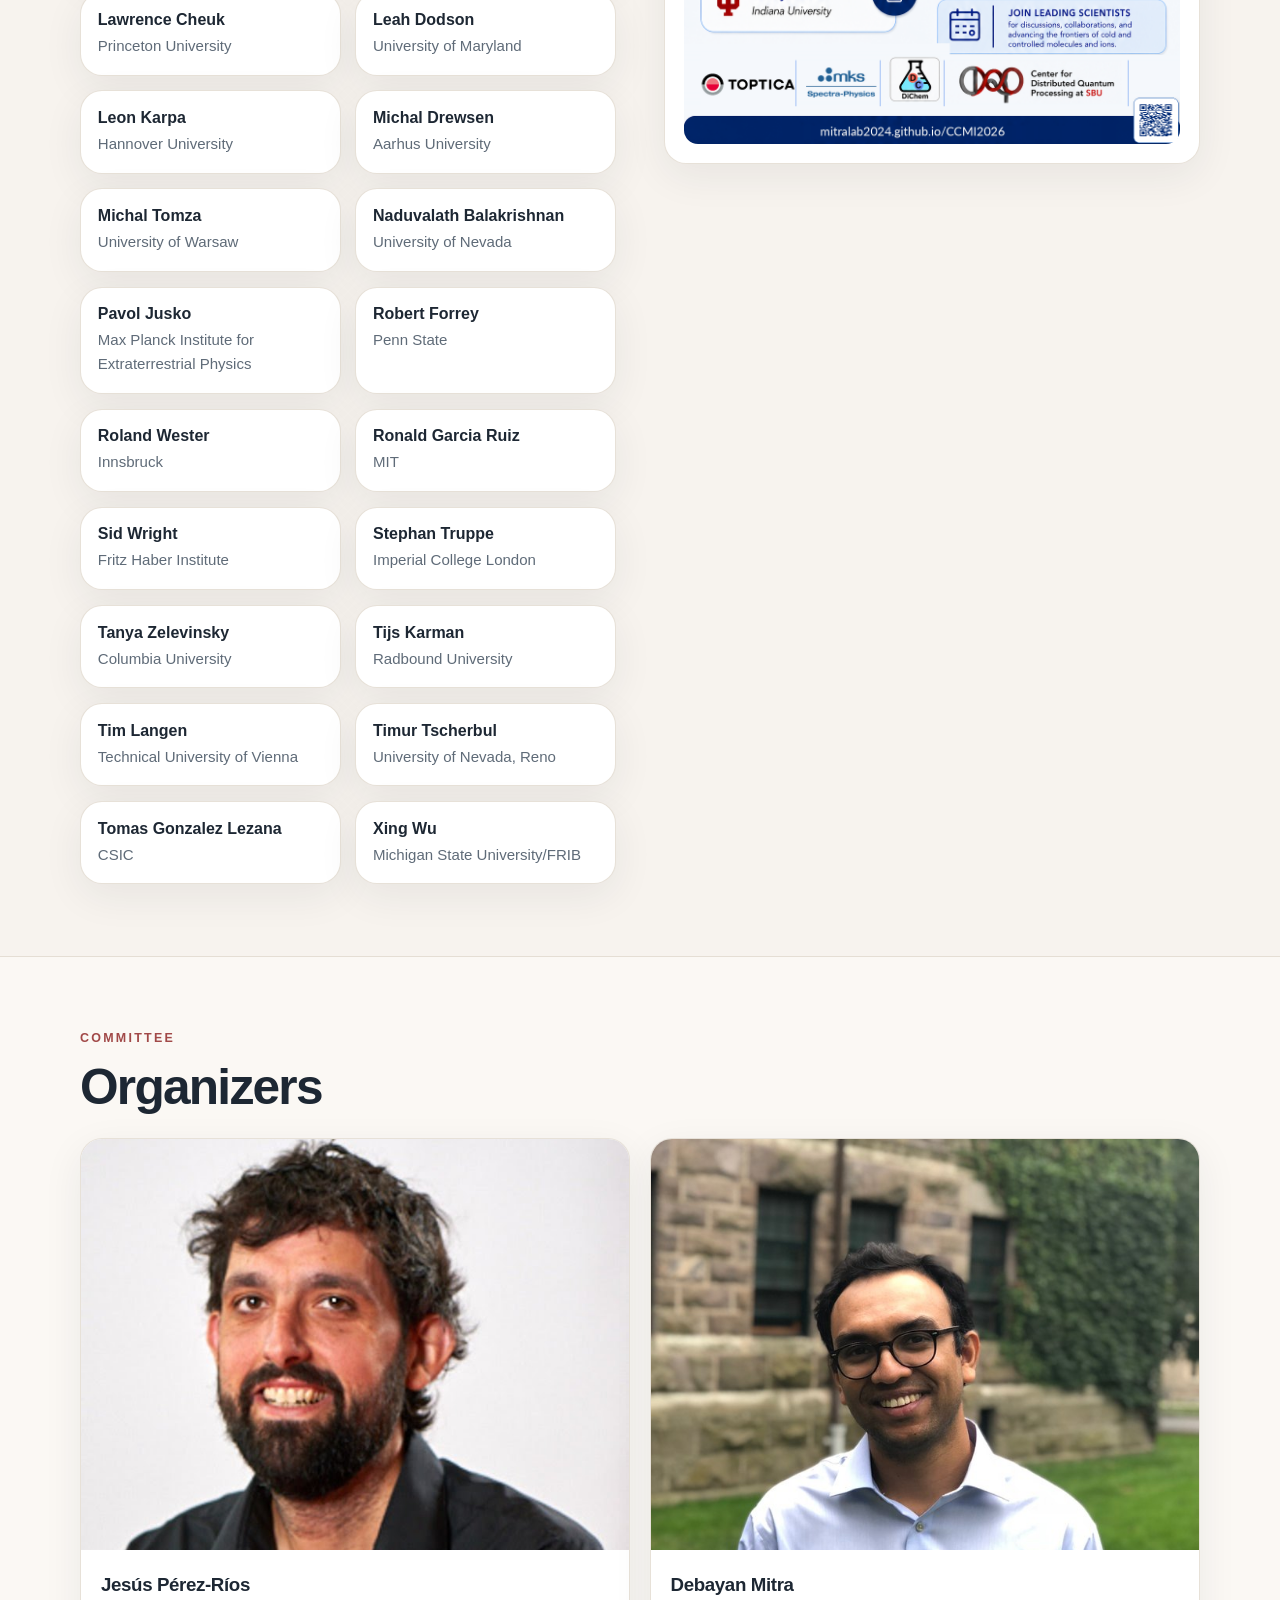
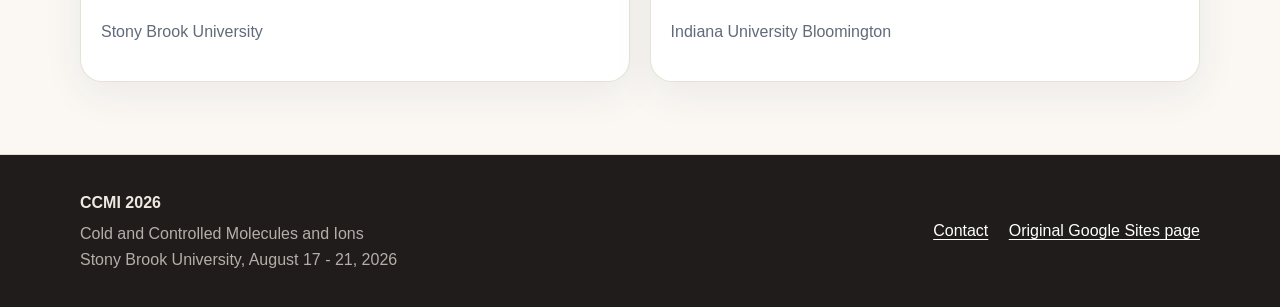
==== commit 8345a4dd: "Update index.html" ====
--- a/index.html
+++ b/index.html
@@ -207,10 +207,6 @@
             <p>Michigan State University/FRIB</p>
           </article>
 
-          <article class="speaker-card">
-            <h3>Yu Liu</h3>
-            <p>University of Meryland</p>
-          </article>
         </div>
           </div>
           <aside class="speaker-image-card" aria-label="CCMI 2026 conference graphic">
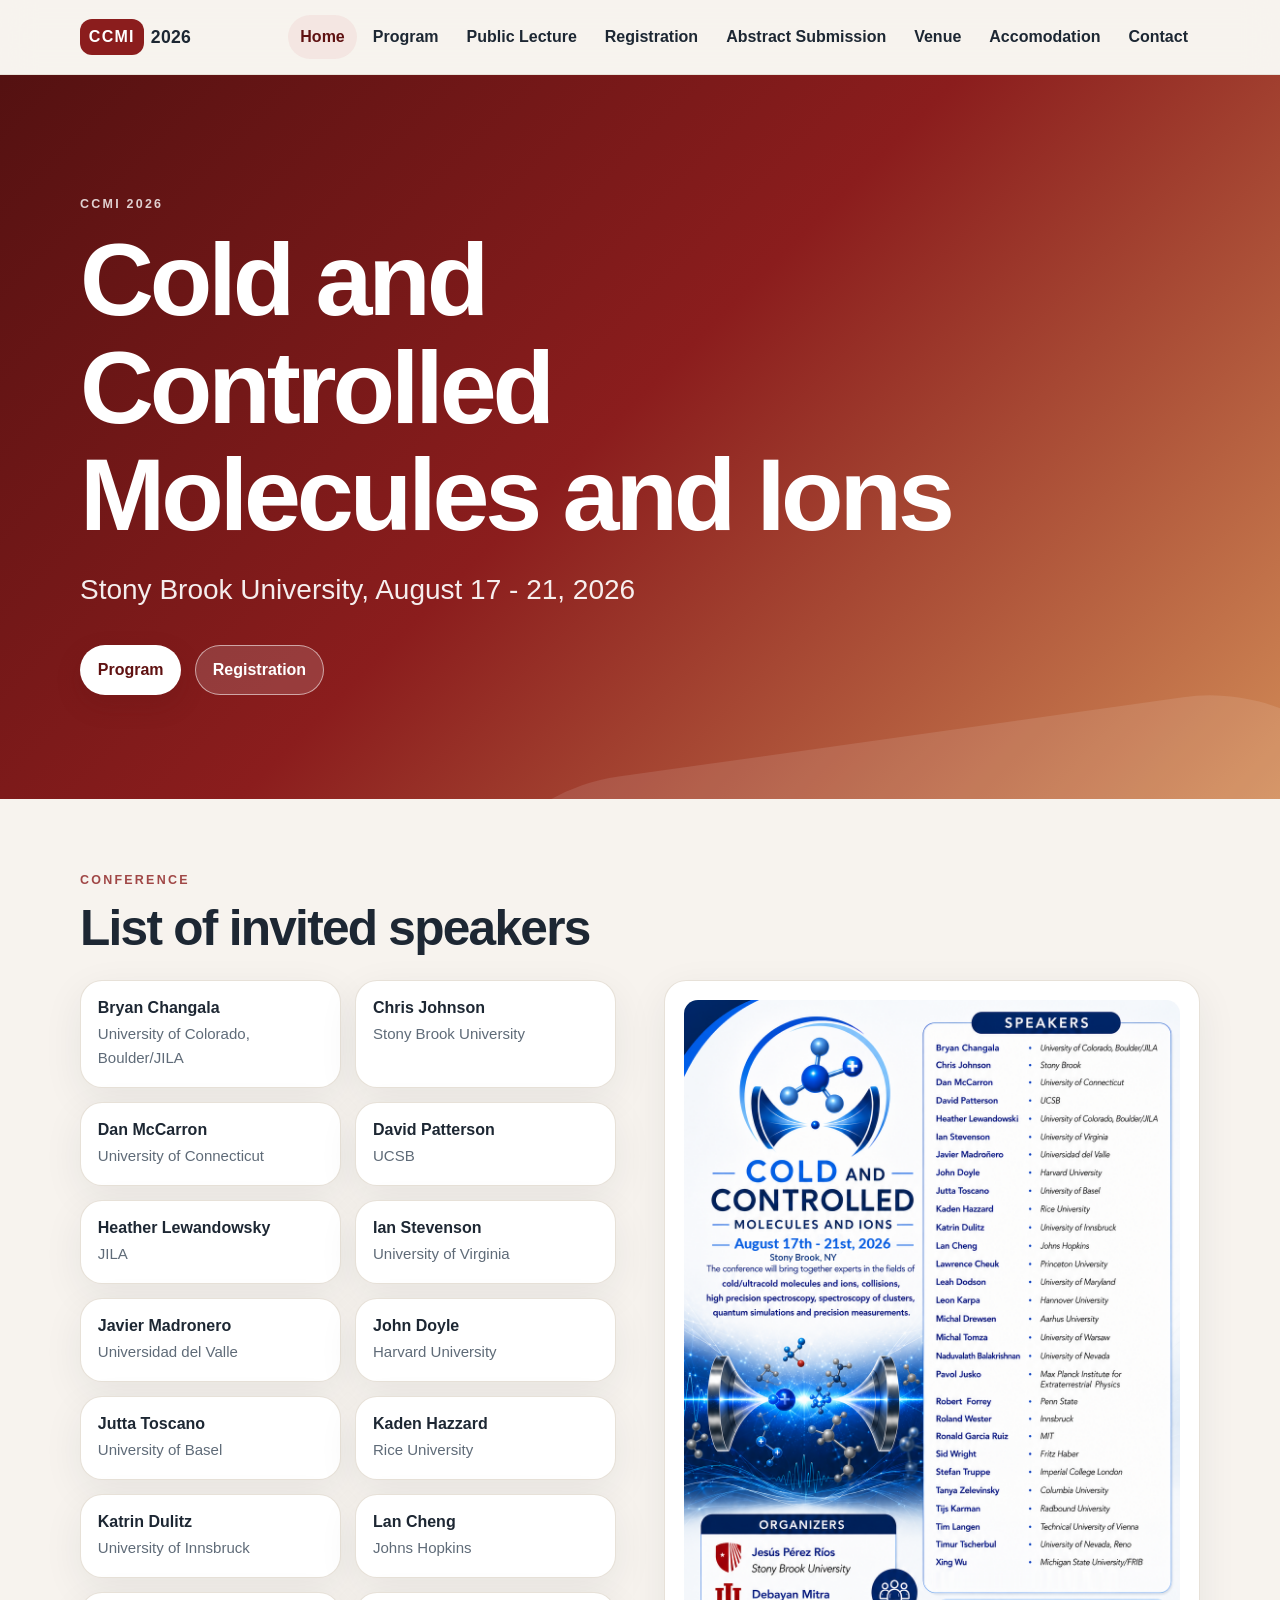
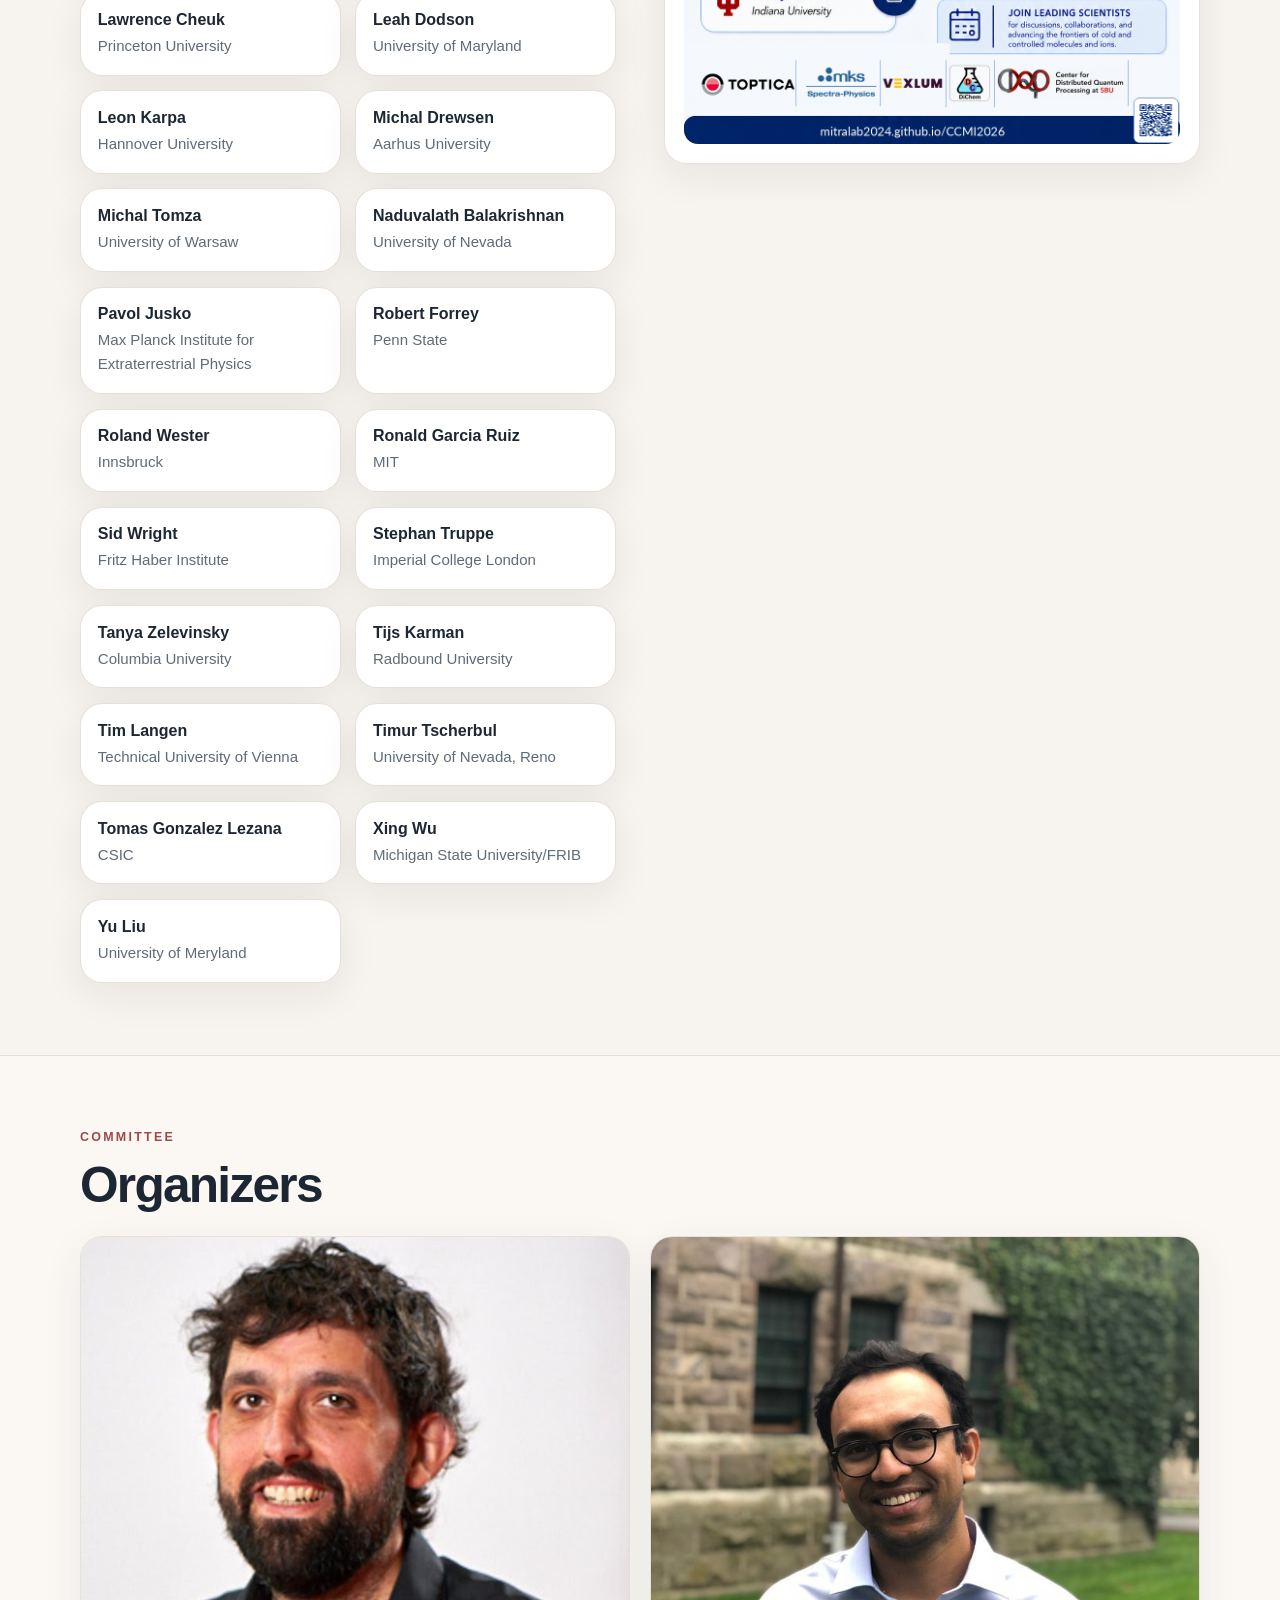
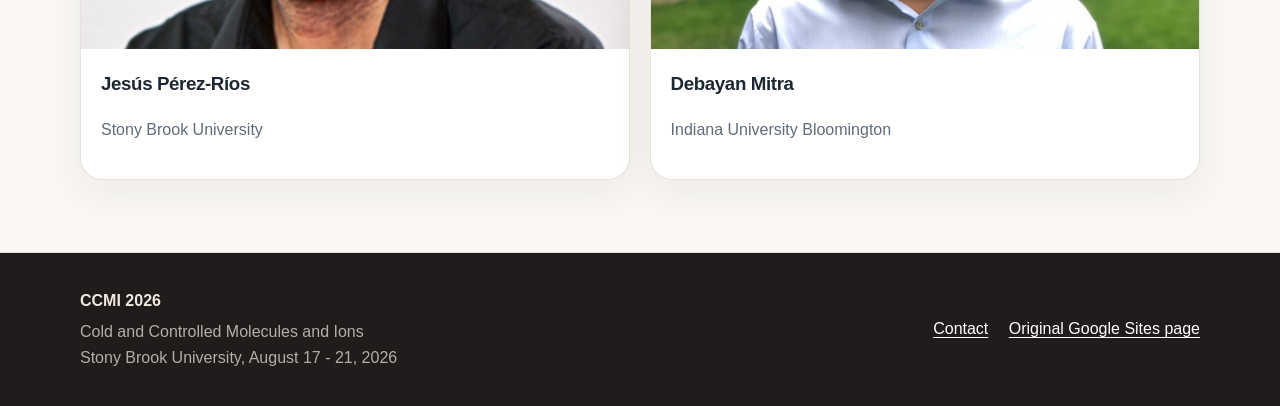
==== commit a6adcfee: "Add files via upload" ====
--- a/index.html
+++ b/index.html
@@ -6,7 +6,6 @@
   <title>Home | CCMI 2026</title>
   <meta name="description" content="Cold and Controlled Molecules and Ions, Stony Brook University, August 17 - 21, 2026.">
   <meta name="google-site-verification" content="w68Z3fthPBbax9N0cDsS-JQqRQEaWdA3d3wQGxd3zi4">
-  <meta property="og:image" content="https://mitralab2024.github.io/CCMI2026/assets/img/ccmi-2026-speakers.png">
   <link rel="stylesheet" href="assets/css/styles.css">
 </head>
 <body>
@@ -24,6 +23,7 @@
       <nav id="site-nav" class="site-nav" aria-label="Primary navigation">
           <a class="active" href="index.html" aria-current="page">Home</a>
           <a class="" href="program/">Program</a>
+          <a class="" href="public-lecture/">Public Lecture</a>
           <a class="" href="registration/">Registration</a>
           <a class="" href="abstract-submission/">Abstract Submission</a>
           <a class="" href="venue/">Venue</a>
@@ -78,7 +78,7 @@
           </article>
 
           <article class="speaker-card">
-            <h3>Heather Lewandowski</h3>
+            <h3>Heather Lewandowsky</h3>
             <p>JILA</p>
           </article>
 
@@ -207,6 +207,10 @@
             <p>Michigan State University/FRIB</p>
           </article>
 
+          <article class="speaker-card">
+            <h3>Yu Liu</h3>
+            <p>University of Meryland</p>
+          </article>
         </div>
           </div>
           <aside class="speaker-image-card" aria-label="CCMI 2026 conference graphic">
--- a/assets/css/styles.css
+++ b/assets/css/styles.css
@@ -411,6 +411,39 @@
   line-height: 1.35;
 }
 
+.hotel-links .conference-hotel {
+  display: grid;
+  gap: 0.2rem;
+  align-items: start;
+  border: 2px solid #d6a43c;
+  background: linear-gradient(135deg, var(--accent-dark), var(--accent));
+  box-shadow: 0 14px 34px rgba(95, 17, 17, 0.3);
+}
+
+.hotel-badge {
+  display: inline-flex;
+  width: fit-content;
+  padding: 0.2rem 0.58rem;
+  border-radius: 999px;
+  background: rgba(255, 255, 255, 0.18);
+  color: #fff;
+  font-size: 0.72rem;
+  font-weight: 900;
+  letter-spacing: 0.08em;
+  text-transform: uppercase;
+}
+
+.hotel-name {
+  font-size: 1.08rem;
+  font-weight: 900;
+}
+
+.hotel-note {
+  font-size: 0.92rem;
+  font-weight: 700;
+  opacity: 0.9;
+}
+
 .check-list {
   display: grid;
   gap: 0.55rem;
@@ -431,6 +464,161 @@
 
 .venue-card figcaption {
   padding: clamp(1.4rem, 4vw, 2rem);
+}
+
+
+.public-lecture-section {
+  background:
+    radial-gradient(circle at top right, rgba(209, 138, 86, 0.18), transparent 34rem),
+    var(--bg);
+}
+
+.lecture-flyer {
+  overflow: hidden;
+  background: var(--surface);
+  border: 1px solid rgba(229, 222, 212, 0.95);
+  border-radius: calc(var(--radius) + 8px);
+  box-shadow: var(--shadow);
+}
+
+.lecture-flyer-banner {
+  display: flex;
+  align-items: center;
+  justify-content: center;
+  min-height: 64px;
+  padding: 1rem;
+  background: linear-gradient(135deg, var(--accent-dark), var(--accent));
+  color: #fff;
+  font-size: clamp(1rem, 2vw, 1.25rem);
+  font-weight: 900;
+  letter-spacing: 0.12em;
+  text-align: center;
+  text-transform: uppercase;
+}
+
+.lecture-flyer-grid {
+  display: grid;
+  grid-template-columns: minmax(0, 1.45fr) minmax(260px, 0.75fr);
+  gap: clamp(1.5rem, 4vw, 3rem);
+  align-items: start;
+  padding: clamp(1.5rem, 5vw, 3rem);
+}
+
+.lecture-kicker {
+  margin: 0 0 0.7rem;
+  color: var(--accent);
+  font-size: 0.9rem;
+  font-weight: 900;
+  letter-spacing: 0.13em;
+  text-transform: uppercase;
+}
+
+.lecture-flyer-copy h2 {
+  max-width: 780px;
+  margin: 0;
+  font-size: clamp(2.3rem, 6vw, 5rem);
+  line-height: 0.98;
+  letter-spacing: -0.055em;
+}
+
+.lecture-details {
+  display: grid;
+  grid-template-columns: repeat(2, minmax(0, 1fr));
+  gap: 0.85rem;
+  margin: 1.6rem 0;
+}
+
+.lecture-details div {
+  padding: 1rem;
+  border: 1px solid var(--line);
+  border-radius: 16px;
+  background: var(--surface-soft);
+}
+
+.lecture-details dt {
+  color: var(--accent-dark);
+  font-size: 0.76rem;
+  font-weight: 900;
+  letter-spacing: 0.1em;
+  text-transform: uppercase;
+}
+
+.lecture-details dd {
+  margin: 0.25rem 0 0;
+  color: var(--text);
+  font-size: 1.05rem;
+  font-weight: 750;
+  line-height: 1.35;
+}
+
+.lecture-flyer-copy p {
+  max-width: 780px;
+  color: var(--muted);
+  font-size: 1.08rem;
+}
+
+.lecture-actions {
+  display: flex;
+  flex-wrap: wrap;
+  gap: 0.8rem;
+  margin-top: 1.6rem;
+}
+
+.lecture-portrait-card {
+  overflow: hidden;
+  margin: 0;
+  background: var(--surface-soft);
+  border: 1px solid var(--line);
+  border-radius: var(--radius);
+  box-shadow: 0 12px 34px rgba(29, 39, 51, 0.08);
+}
+
+.lecture-portrait-card img {
+  width: 100%;
+  aspect-ratio: 4 / 5;
+  object-fit: cover;
+  object-position: center top;
+}
+
+.lecture-portrait-card figcaption {
+  padding: 0.85rem 1rem;
+  color: var(--muted);
+  font-size: 0.94rem;
+  text-align: center;
+}
+
+@media (max-width: 860px) {
+  .lecture-flyer-grid,
+  .lecture-details {
+    grid-template-columns: 1fr;
+  }
+
+  .lecture-portrait-card {
+    max-width: 360px;
+  }
+}
+
+@media print {
+  .site-header,
+  .site-footer,
+  .page-hero,
+  .lecture-actions {
+    display: none;
+  }
+
+  body {
+    background: #fff;
+  }
+
+  .section {
+    padding: 0;
+  }
+
+  .lecture-flyer {
+    border: 1px solid #222;
+    border-radius: 0;
+    box-shadow: none;
+  }
 }
 
 .site-footer {
@@ -523,3 +711,70 @@
     margin-top: 0.5rem;
   }
 }
+
+/* Public lecture top headshot layout */
+.lecture-flyer-grid {
+  display: block;
+}
+
+.lecture-meta-row {
+  display: grid;
+  grid-template-columns: minmax(0, 1fr) minmax(180px, 240px);
+  gap: clamp(1rem, 3vw, 1.7rem);
+  align-items: stretch;
+  max-width: 880px;
+  margin: 1.6rem 0 1.7rem;
+}
+
+.lecture-meta-row .lecture-details {
+  grid-template-columns: 1fr;
+  margin: 0;
+}
+
+.lecture-meta-row .lecture-details div {
+  display: flex;
+  flex-direction: column;
+  justify-content: center;
+  min-height: 6.1rem;
+}
+
+.lecture-portrait-top {
+  align-self: stretch;
+  justify-self: end;
+  width: min(240px, 100%);
+  margin: 0;
+}
+
+.lecture-portrait-top img {
+  width: 100%;
+  height: calc(100% - 3rem);
+  min-height: 215px;
+  aspect-ratio: 1 / 1;
+  object-fit: cover;
+  object-position: center top;
+}
+
+.lecture-portrait-top figcaption {
+  min-height: 3rem;
+  display: flex;
+  align-items: center;
+  justify-content: center;
+}
+
+@media (max-width: 860px) {
+  .lecture-meta-row {
+    grid-template-columns: 1fr;
+    max-width: 100%;
+  }
+
+  .lecture-portrait-top {
+    order: -1;
+    justify-self: start;
+    width: min(260px, 100%);
+  }
+
+  .lecture-portrait-top img {
+    height: auto;
+    min-height: 0;
+  }
+}
